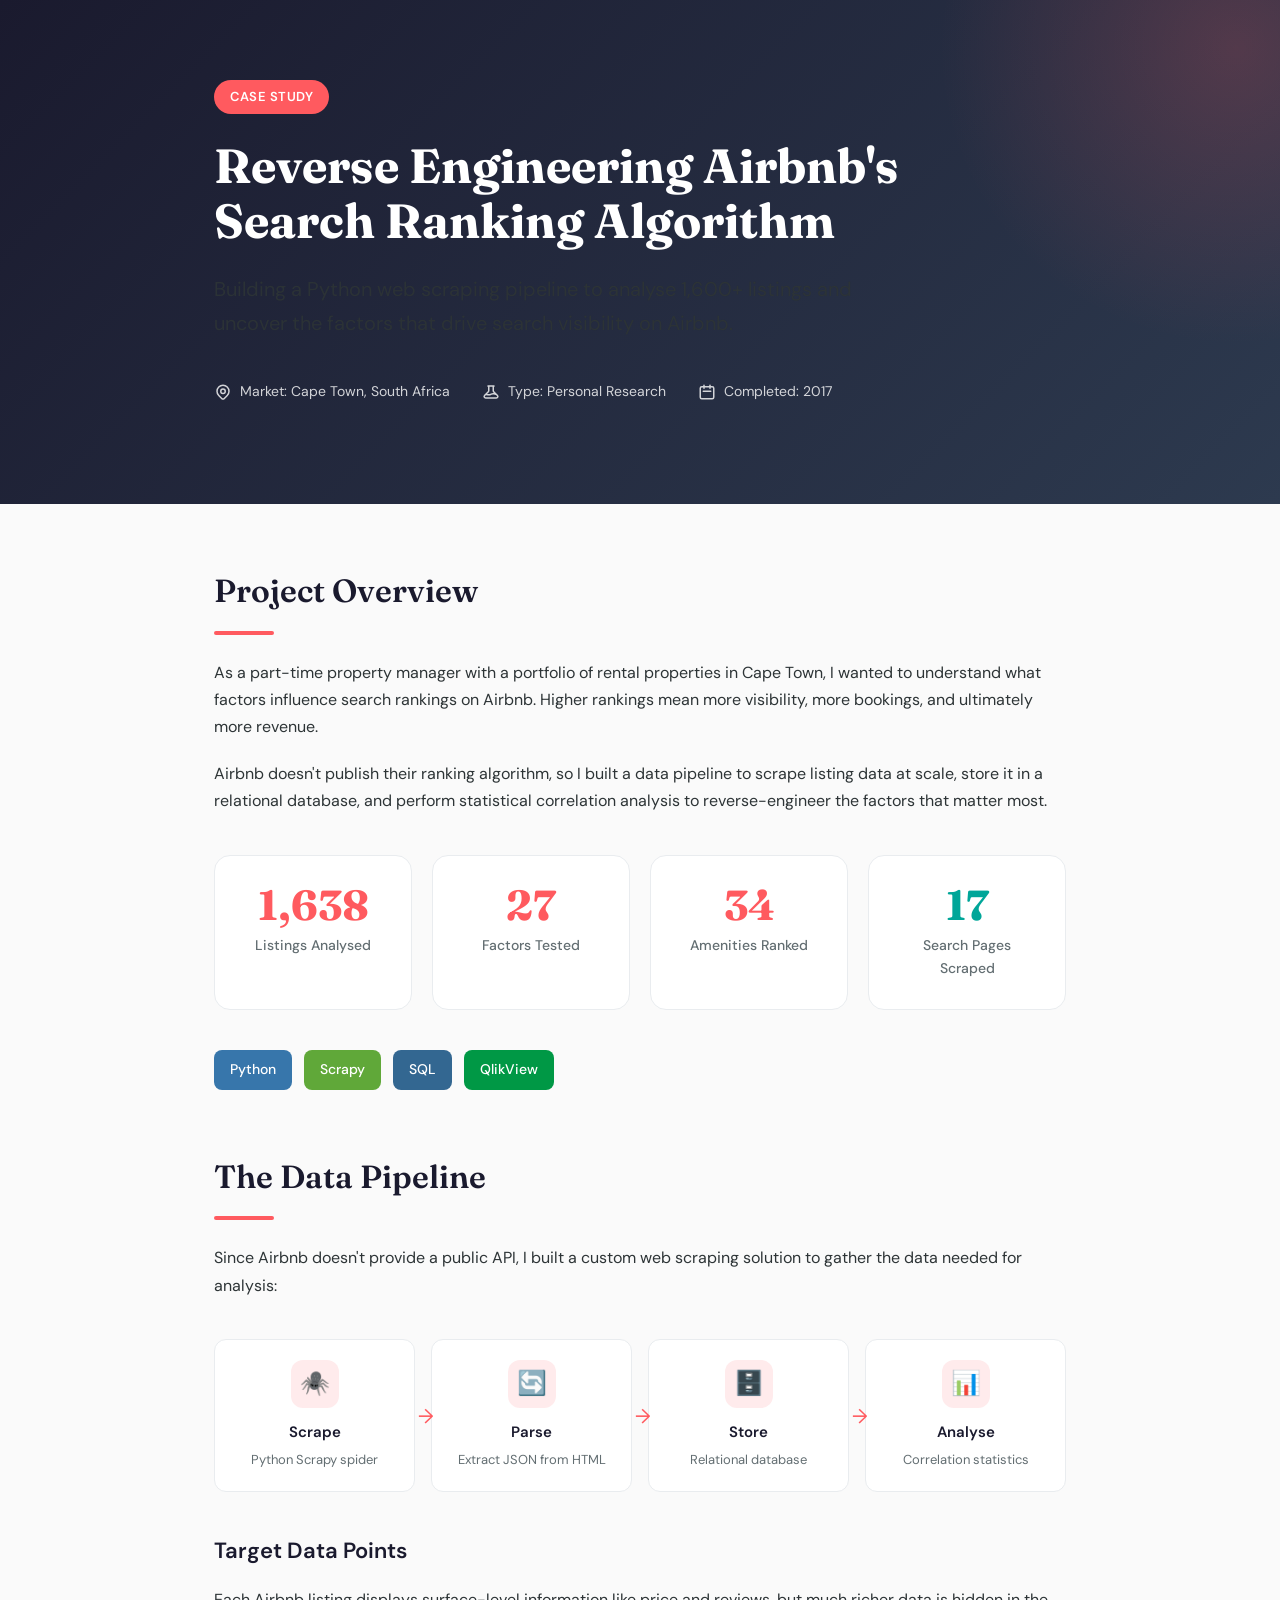
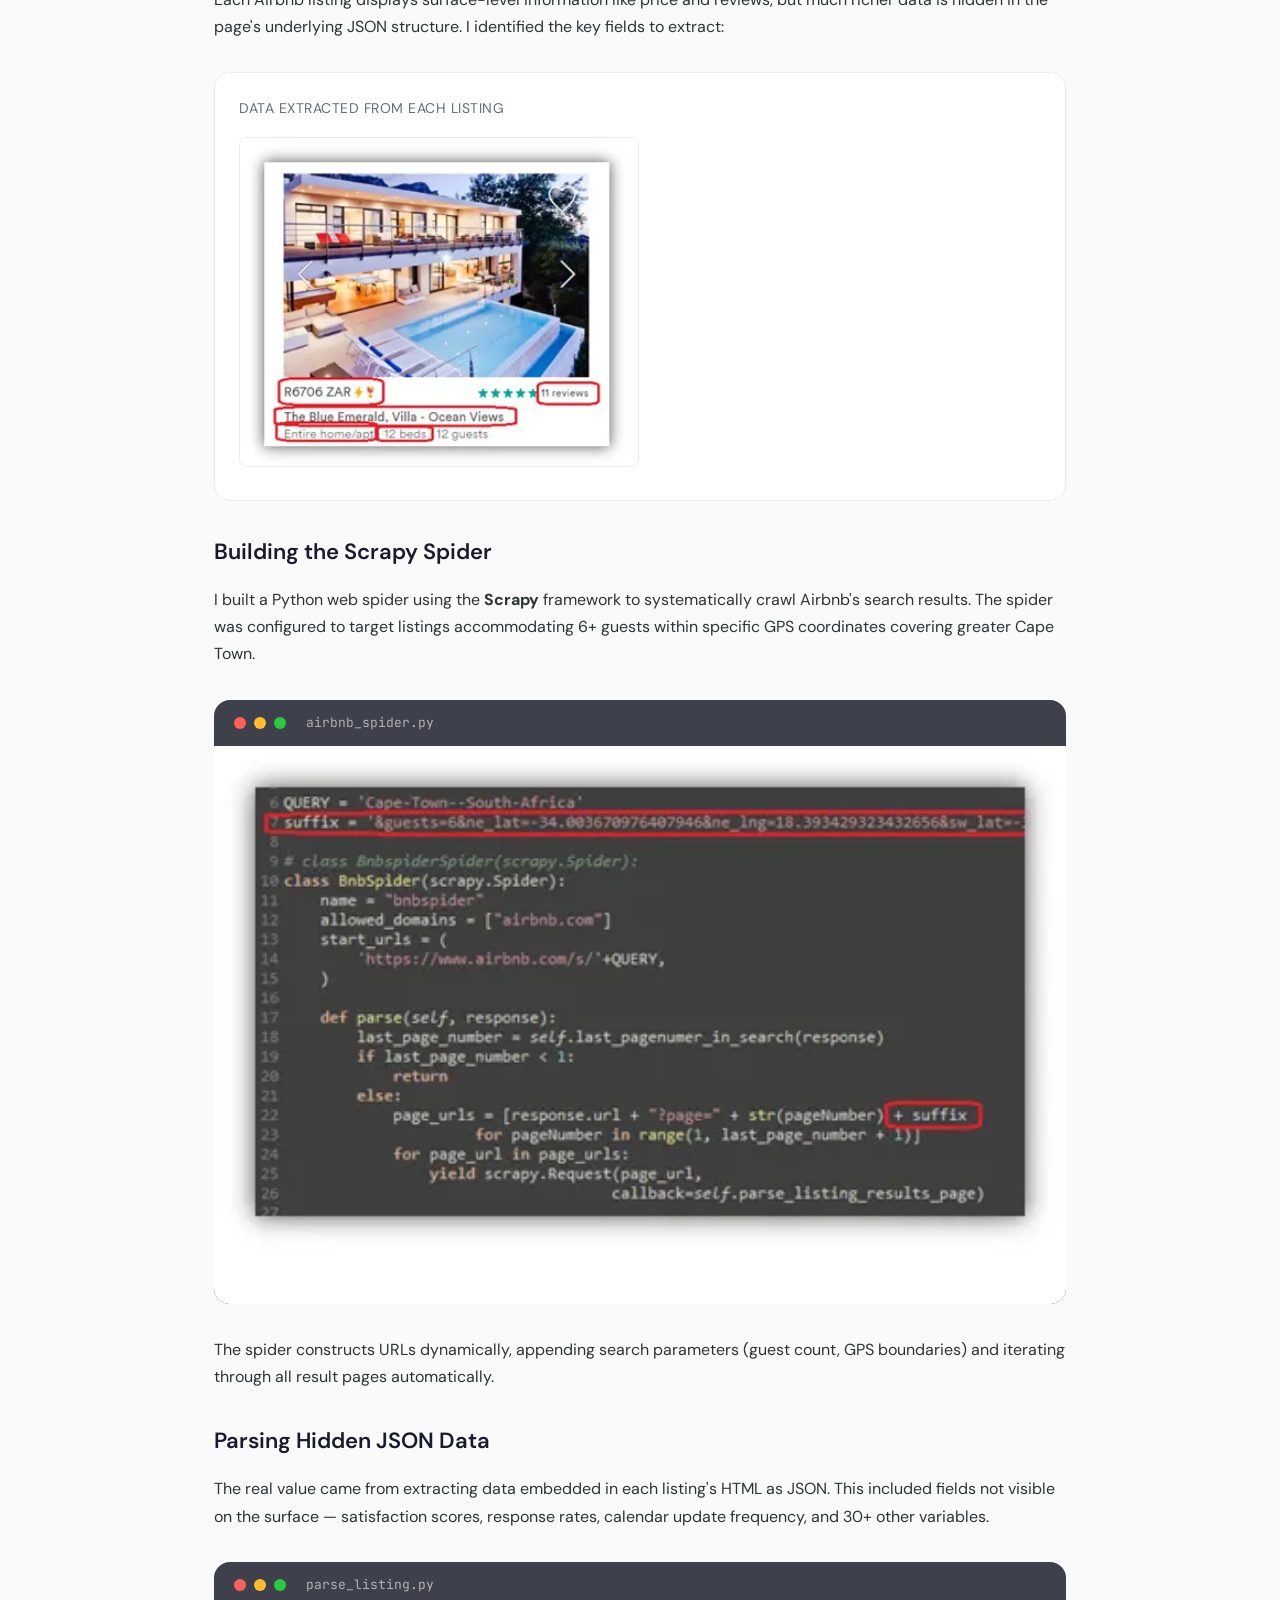
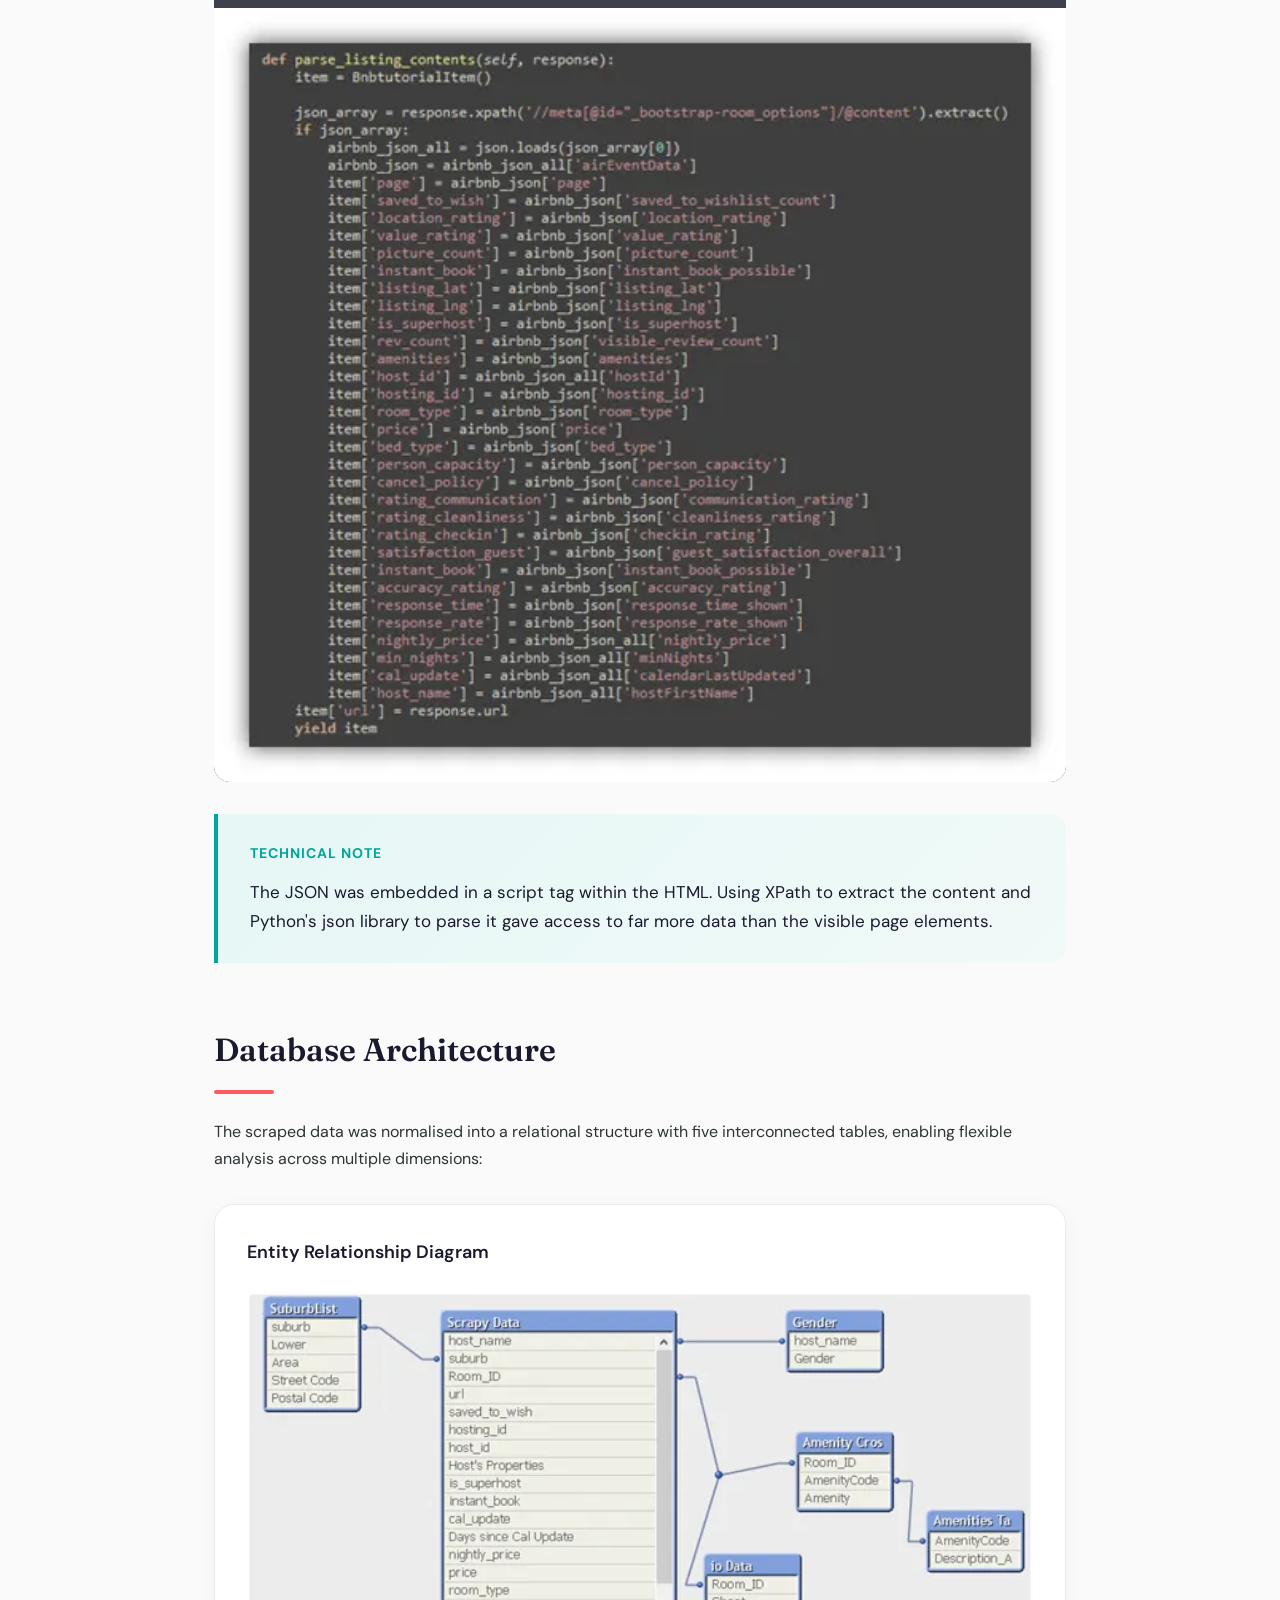
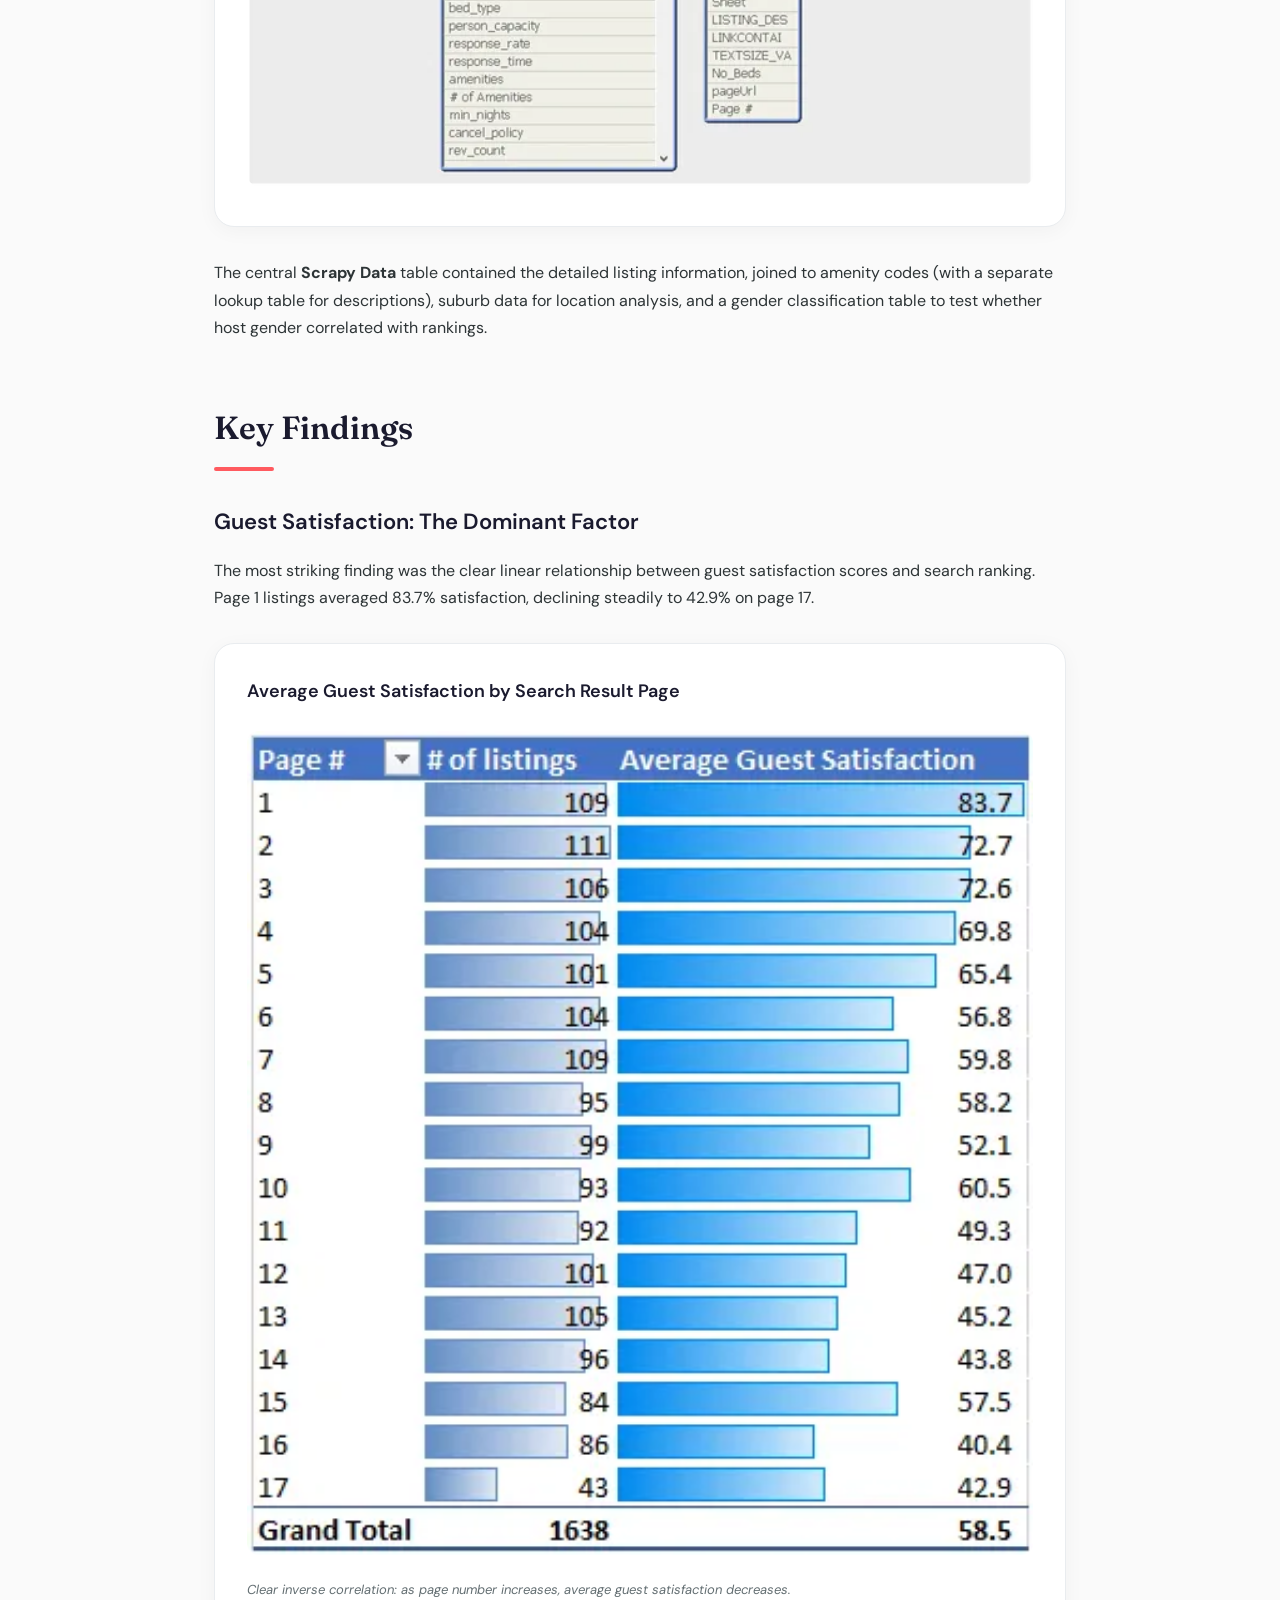
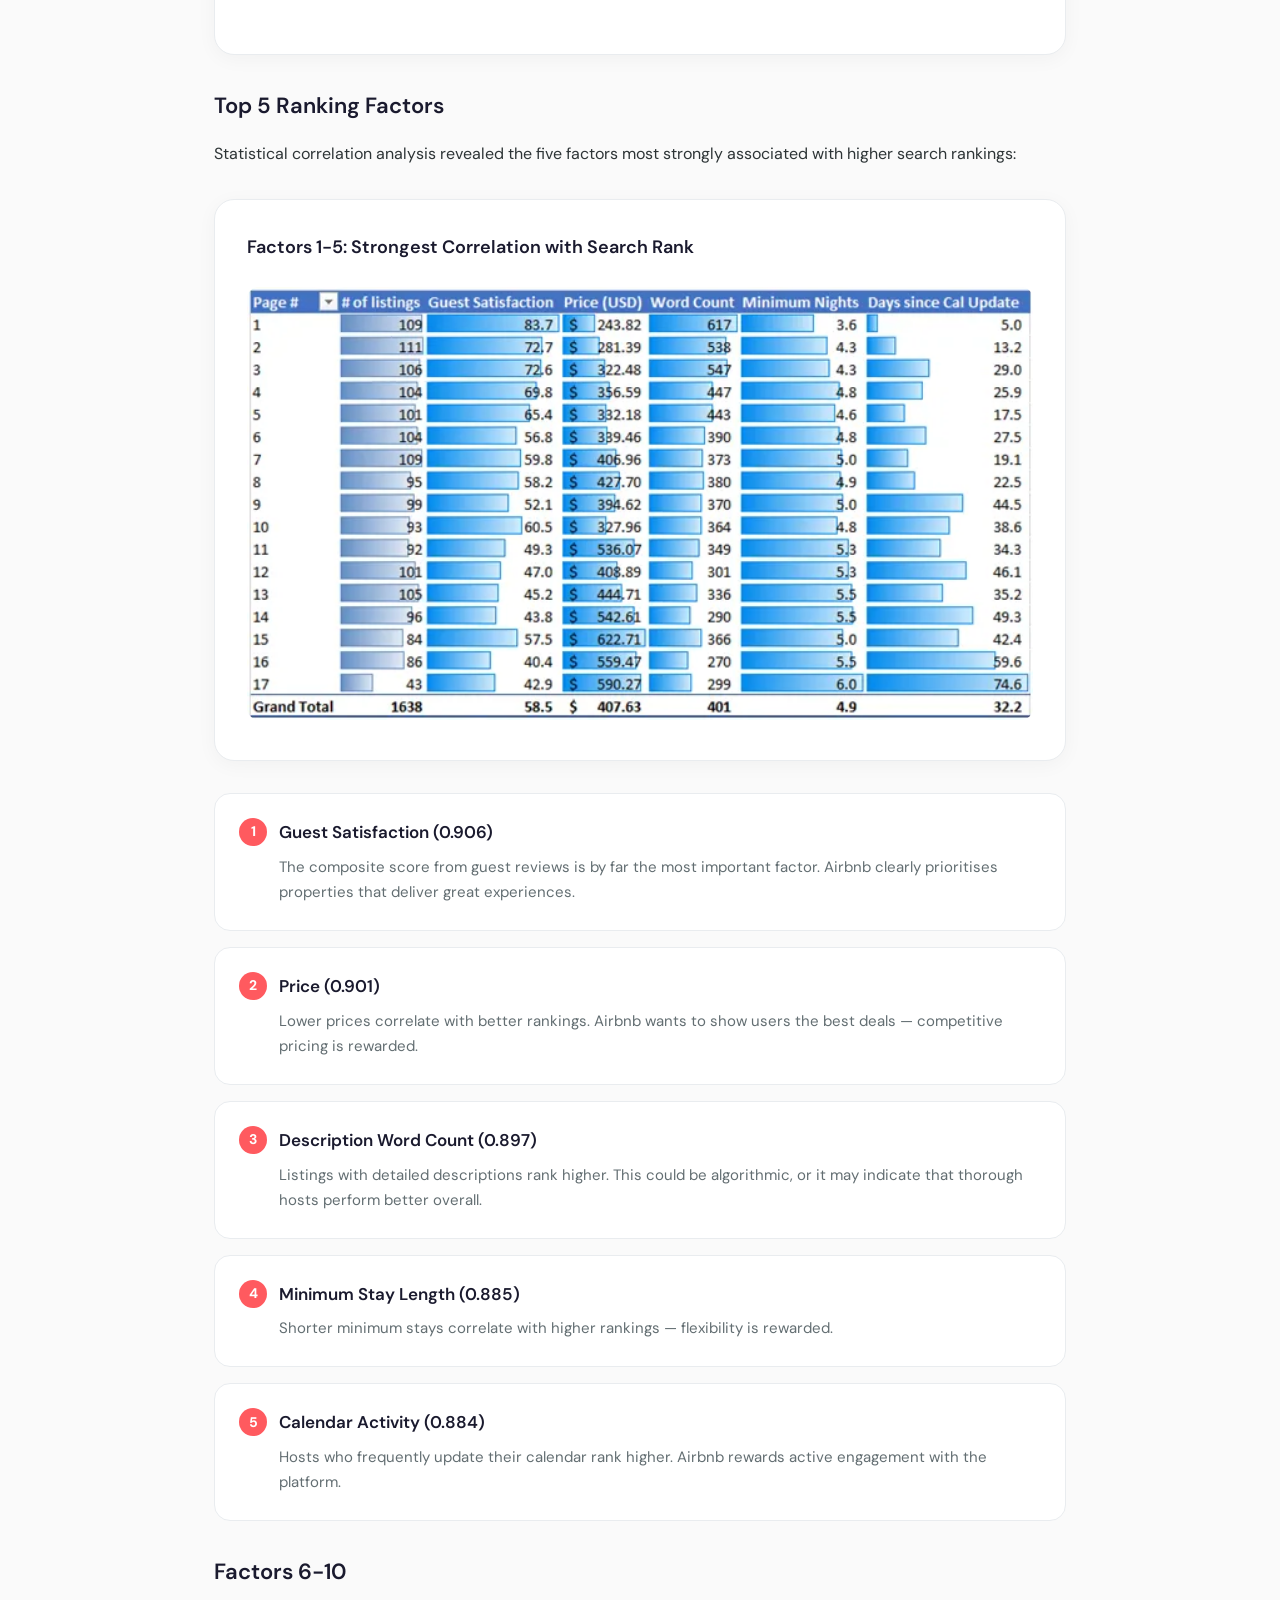
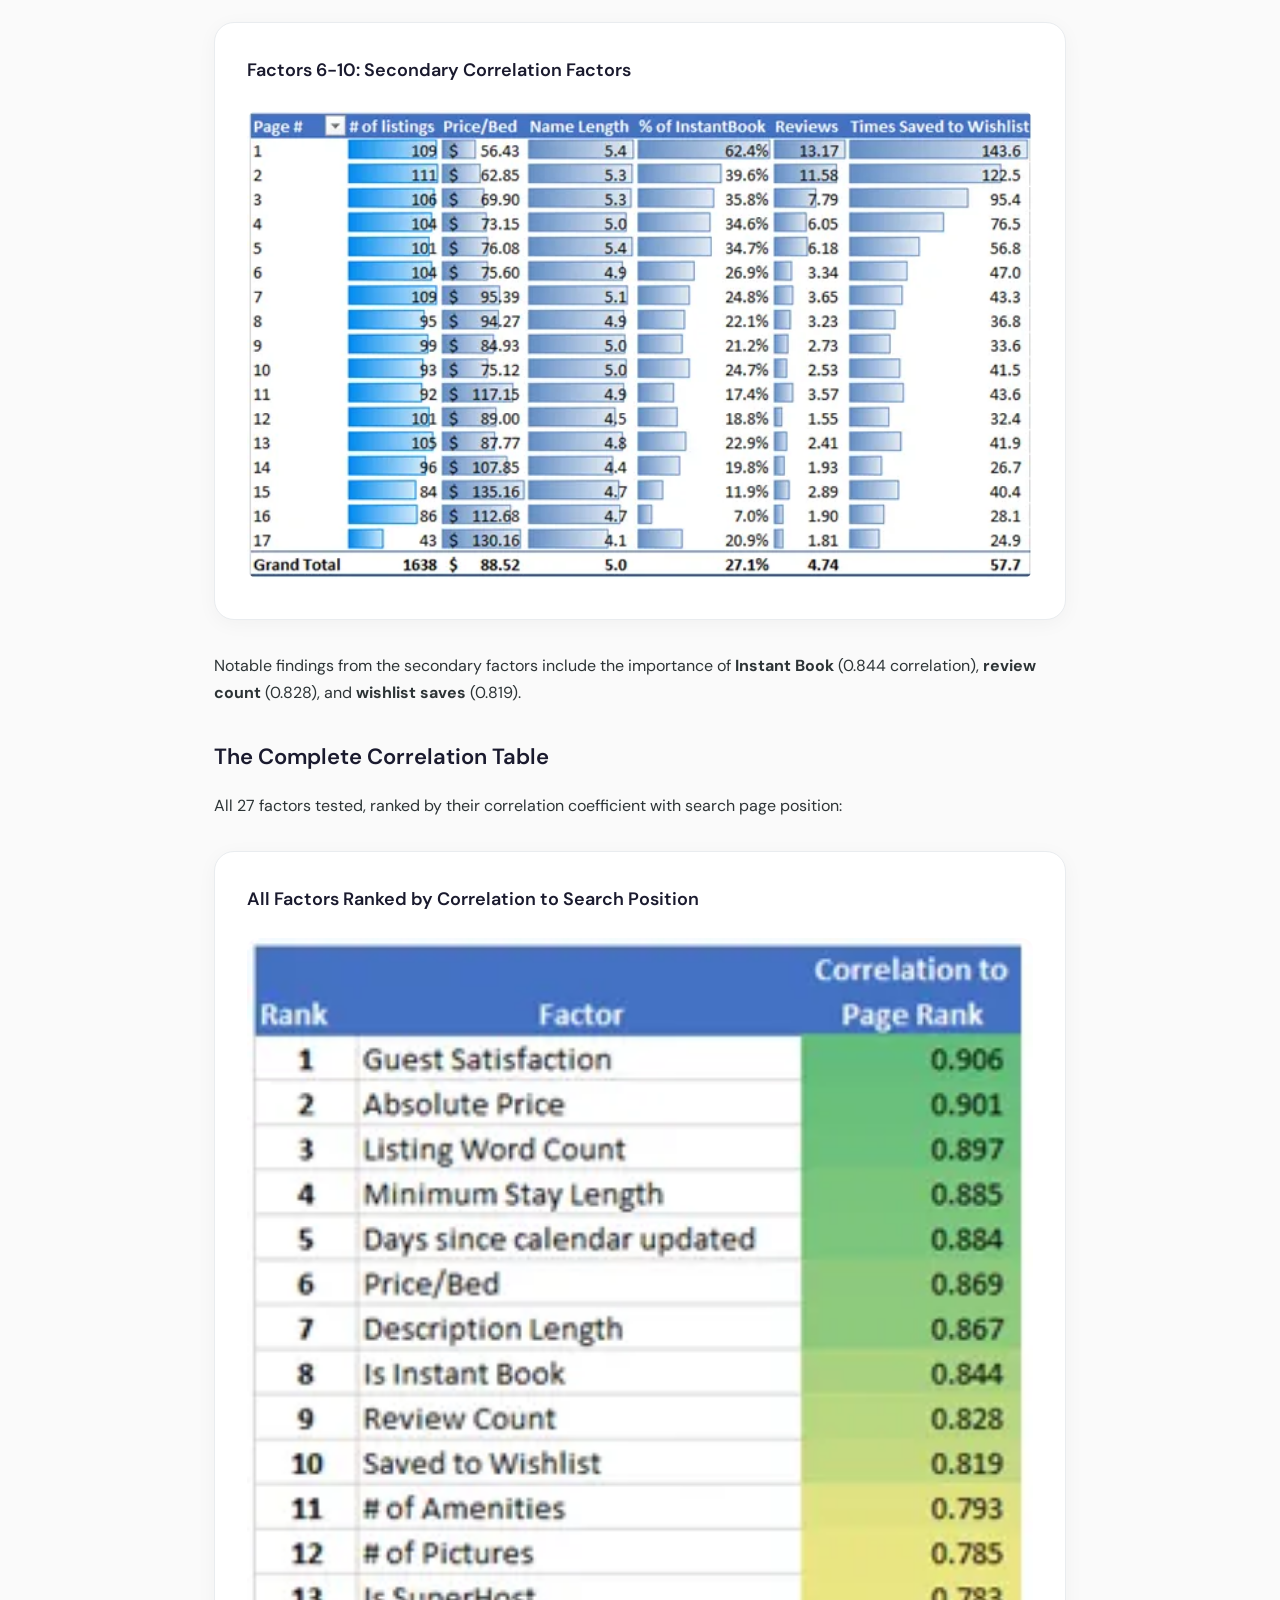
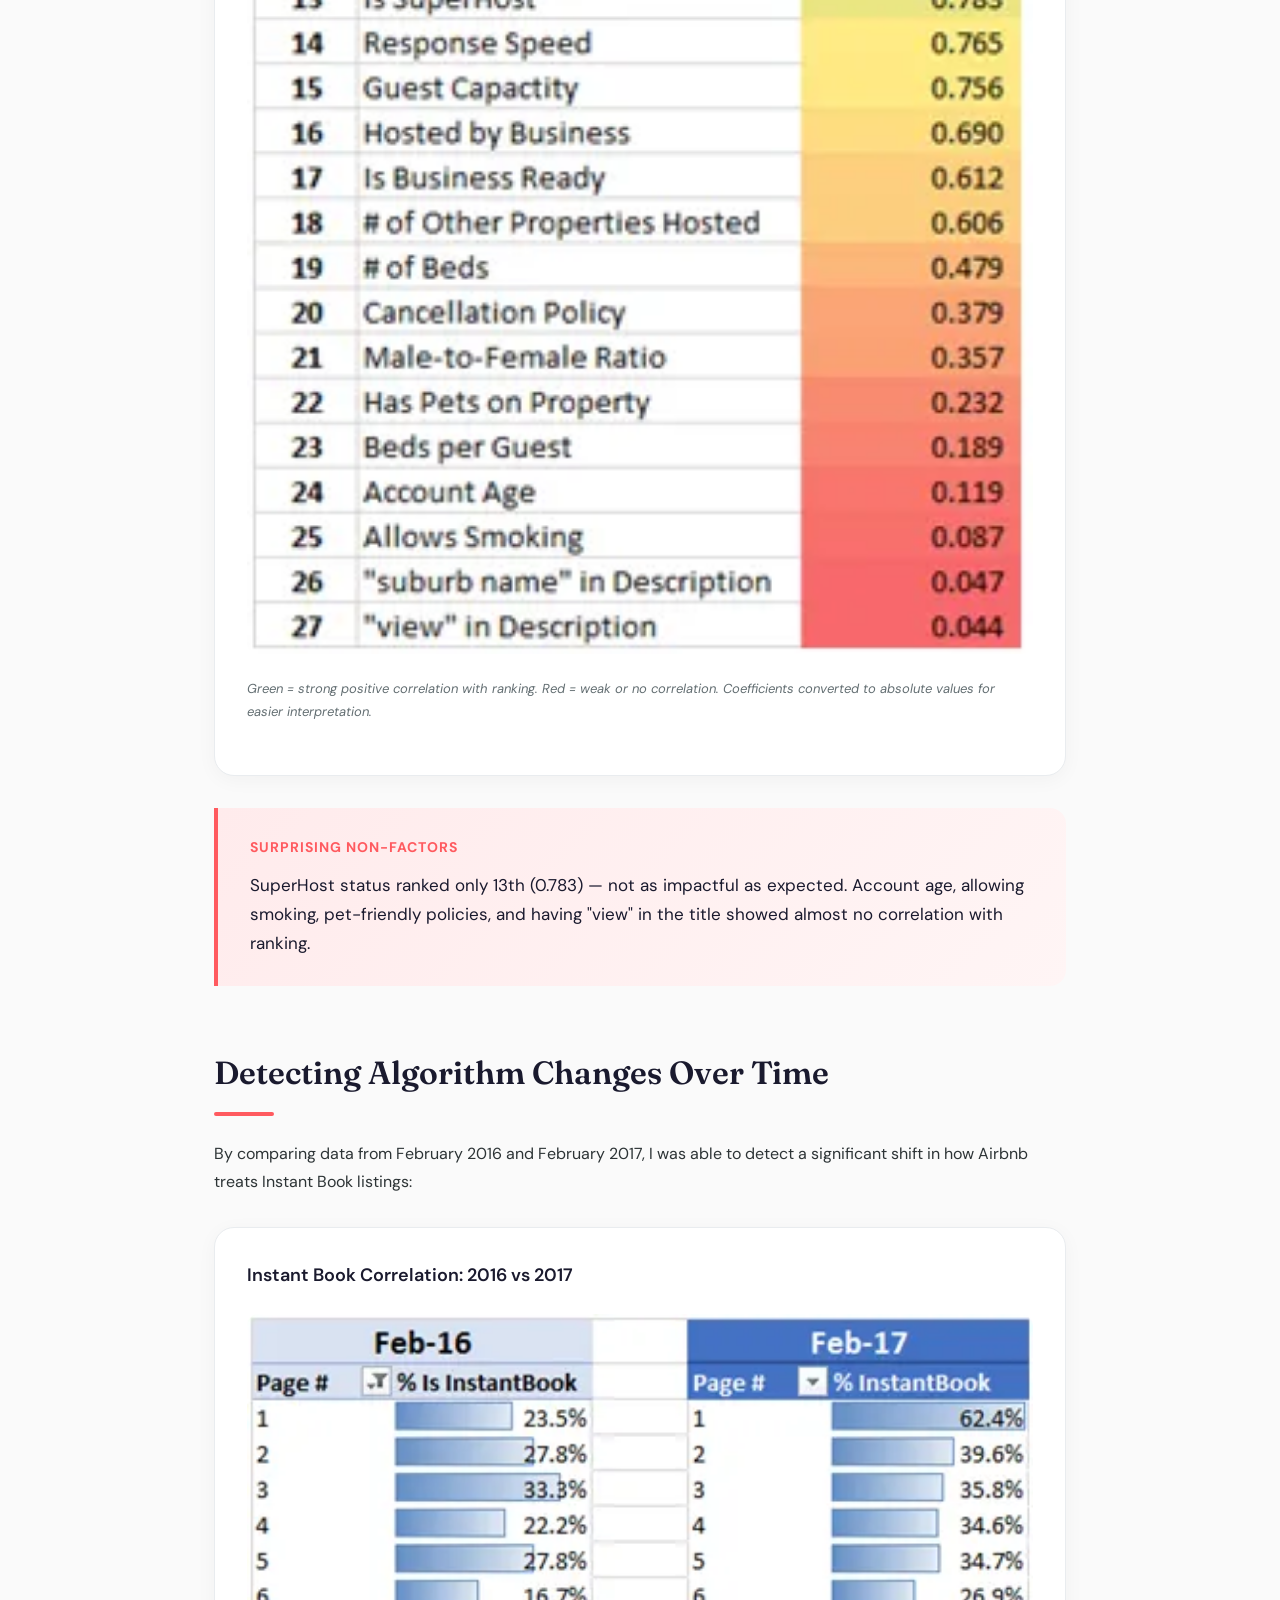
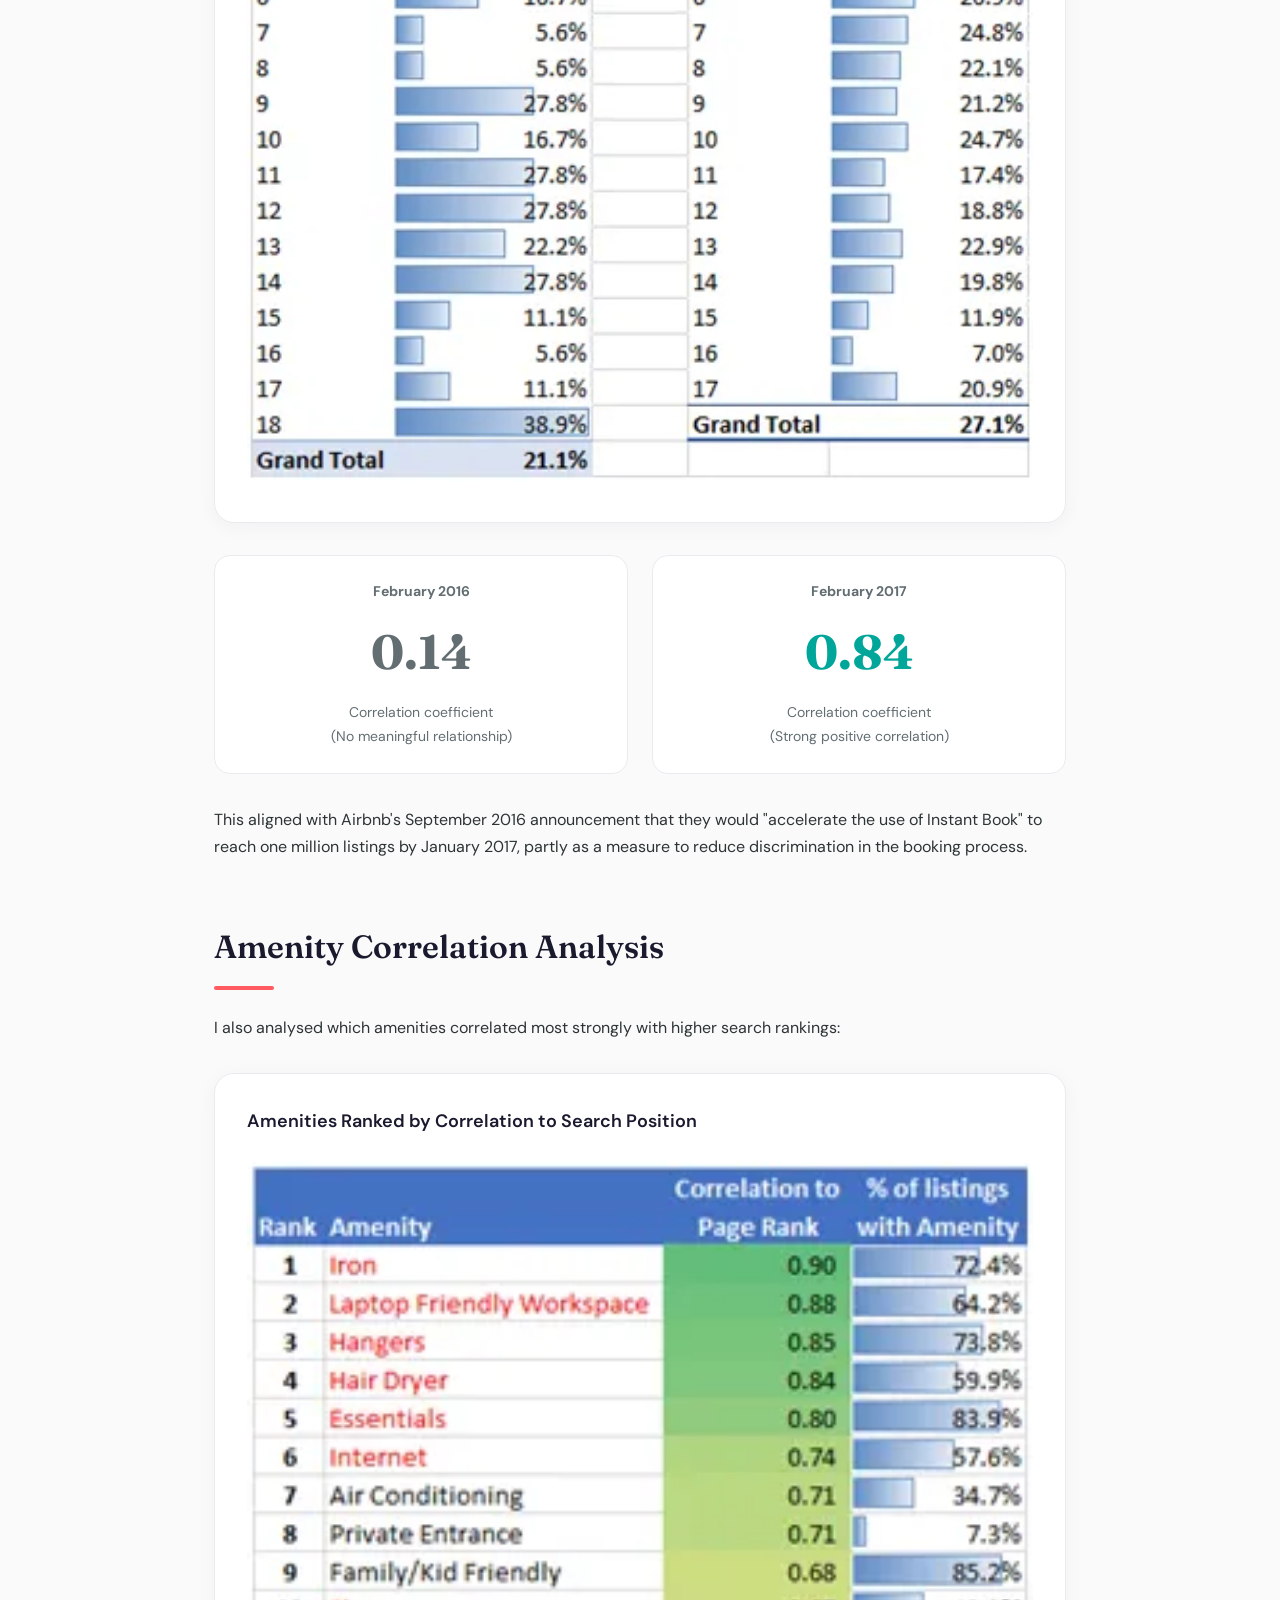
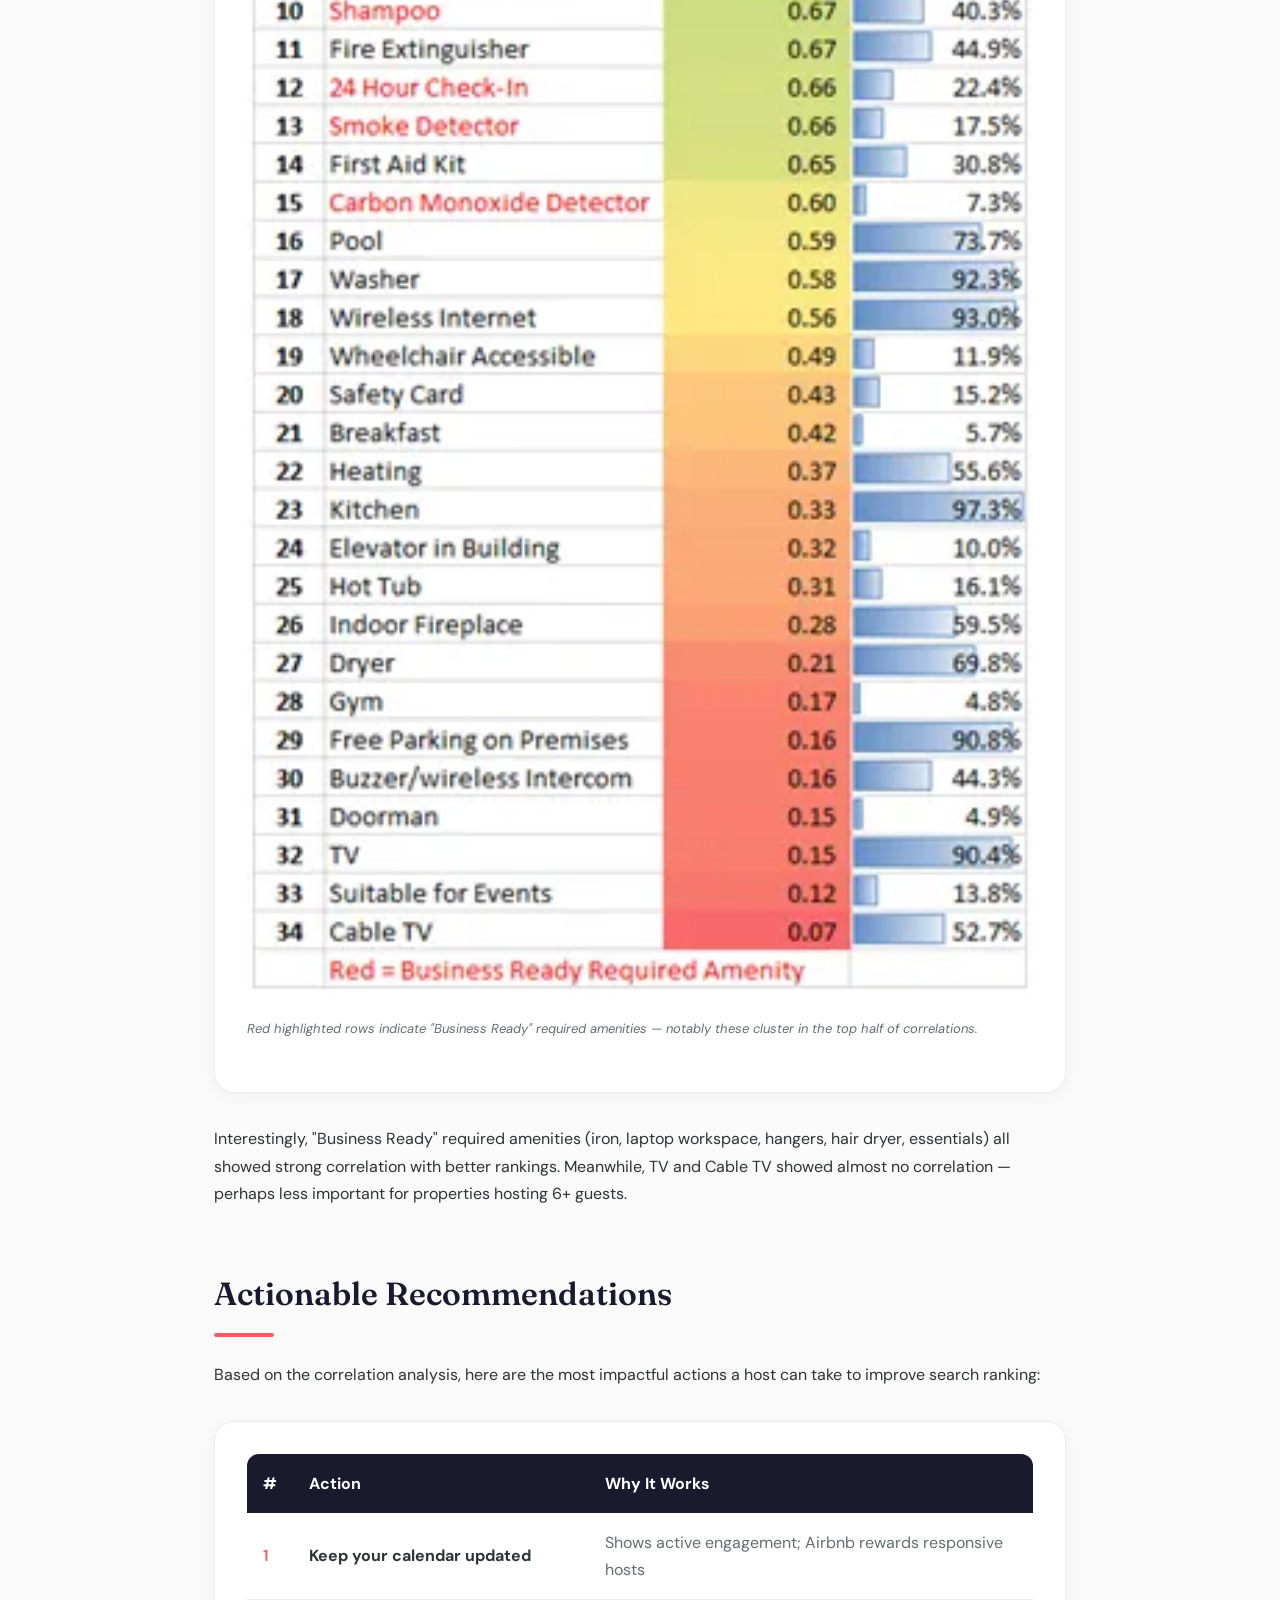
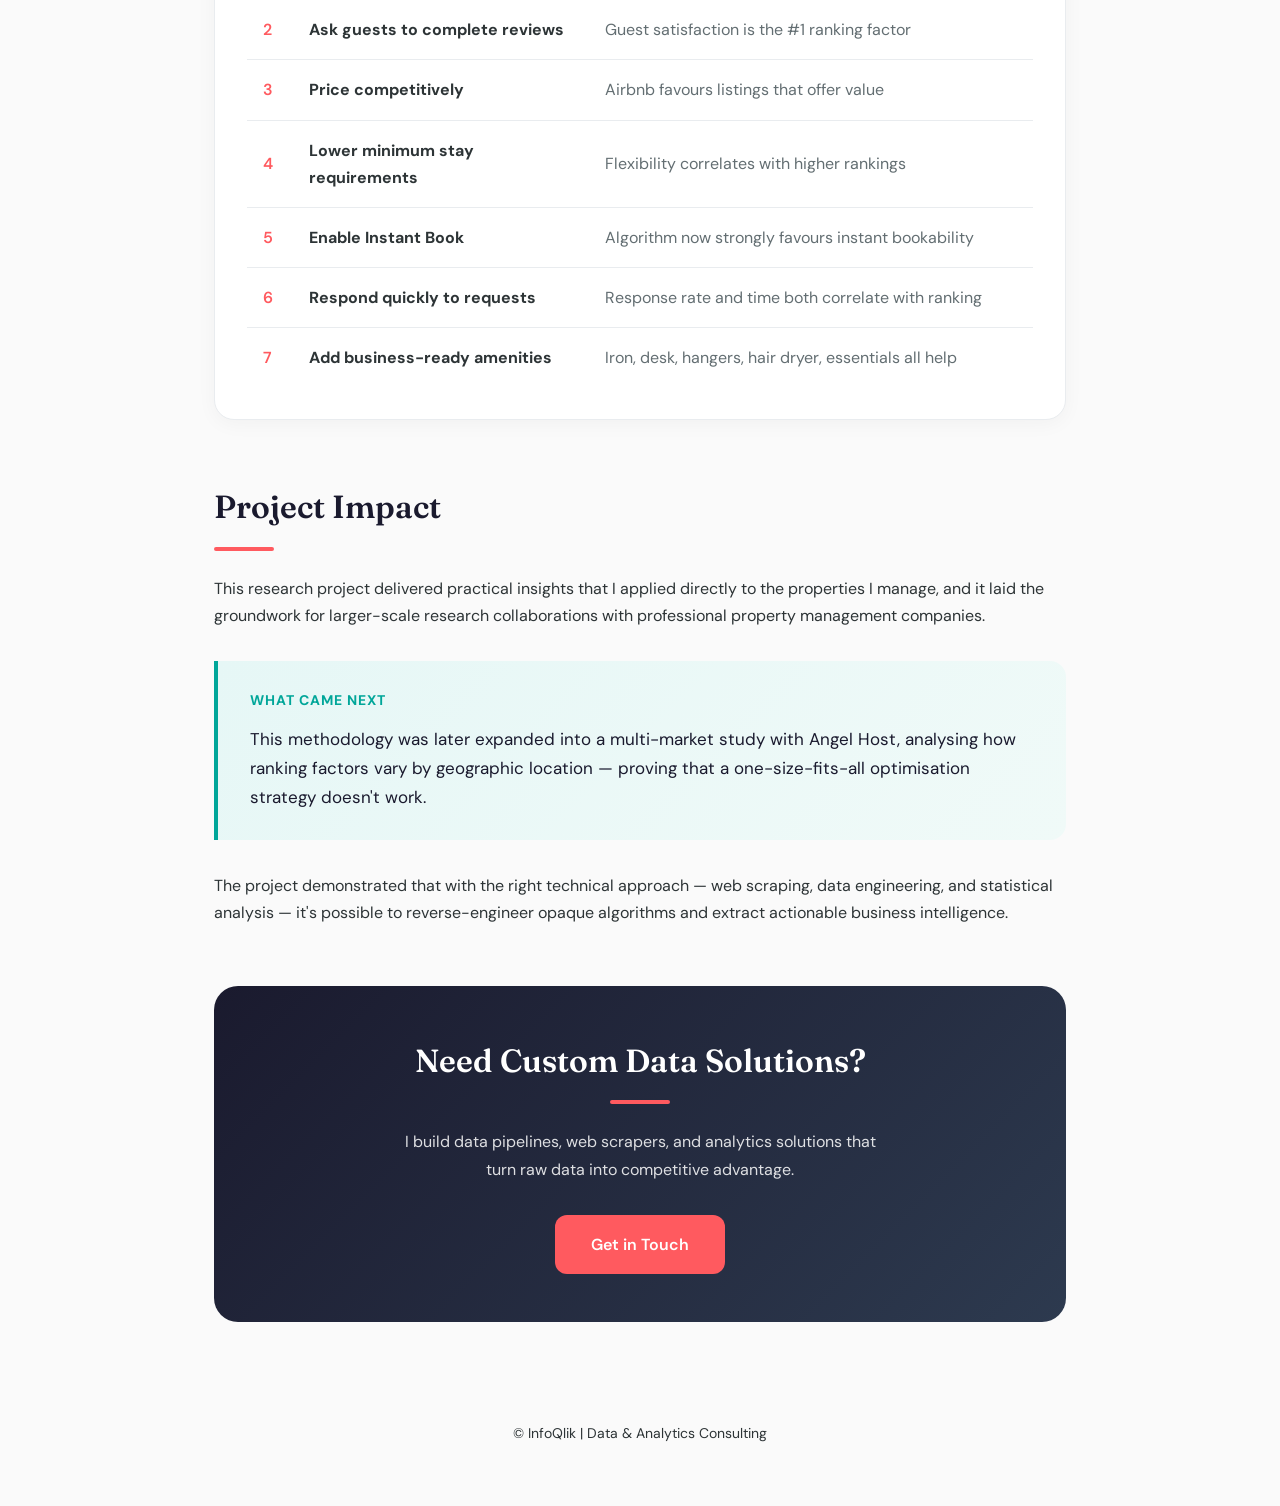
==== case-studies/airbnb hack/airbnb-algorithm-research.html @ 0a393419 "Complete website redesign - dark coral theme, portfolio layout - Darker theme with coral accent colo" ====
<!DOCTYPE html>
<html lang="en">
<head>
    <meta charset="UTF-8">
    <meta name="viewport" content="width=device-width, initial-scale=1.0">
    <title>Reverse Engineering Airbnb's Search Ranking Algorithm | InfoQlik Case Study</title>
    <link href="https://fonts.googleapis.com/css2?family=DM+Sans:wght@400;500;600;700&family=Fraunces:wght@600;700&family=JetBrains+Mono:wght@400;500&display=swap" rel="stylesheet">
    <style>
        :root {
            --primary: #1a1a2e;
            --accent: #ff5a5f;
            --accent-light: #ffebec;
            --teal: #00a699;
            --teal-light: #e6f7f6;
            --text: #2d3436;
            --text-light: #636e72;
            --bg: #fafafa;
            --white: #ffffff;
            --border: #e9ecef;
            --code-bg: #282a36;
        }

        * {
            margin: 0;
            padding: 0;
            box-sizing: border-box;
        }

        body {
            font-family: 'DM Sans', sans-serif;
            background: var(--bg);
            color: var(--text);
            line-height: 1.7;
        }

        .container {
            max-width: 900px;
            margin: 0 auto;
            padding: 0 24px;
        }

        /* Hero Section */
        .hero {
            background: linear-gradient(135deg, var(--primary) 0%, #2d3a4f 100%);
            color: var(--white);
            padding: 80px 0 100px;
            position: relative;
            overflow: hidden;
        }

        .hero::before {
            content: '';
            position: absolute;
            top: -50%;
            right: -20%;
            width: 600px;
            height: 600px;
            background: radial-gradient(circle, rgba(255,90,95,0.2) 0%, transparent 70%);
            border-radius: 50%;
        }

        .hero-content {
            position: relative;
            z-index: 1;
        }

        .badge {
            display: inline-block;
            background: var(--accent);
            color: var(--white);
            padding: 6px 16px;
            border-radius: 20px;
            font-size: 13px;
            font-weight: 600;
            letter-spacing: 0.5px;
            margin-bottom: 24px;
            text-transform: uppercase;
        }

        h1 {
            font-family: 'Fraunces', serif;
            font-size: 48px;
            font-weight: 700;
            line-height: 1.15;
            margin-bottom: 24px;
        }

        .hero-subtitle {
            font-size: 20px;
            opacity: 0.9;
            max-width: 650px;
            margin-bottom: 40px;
        }

        .meta-row {
            display: flex;
            gap: 32px;
            flex-wrap: wrap;
        }

        .meta-item {
            display: flex;
            align-items: center;
            gap: 8px;
            font-size: 14px;
            opacity: 0.8;
        }

        .meta-item svg {
            width: 18px;
            height: 18px;
        }

        /* Main Content */
        .main {
            padding: 60px 0;
        }

        section {
            margin-bottom: 60px;
        }

        h2 {
            font-family: 'Fraunces', serif;
            font-size: 32px;
            font-weight: 600;
            color: var(--primary);
            margin-bottom: 24px;
            position: relative;
            padding-bottom: 16px;
        }

        h2::after {
            content: '';
            position: absolute;
            bottom: 0;
            left: 0;
            width: 60px;
            height: 4px;
            background: var(--accent);
            border-radius: 2px;
        }

        h3 {
            font-size: 22px;
            font-weight: 600;
            color: var(--primary);
            margin: 32px 0 16px;
        }

        p {
            margin-bottom: 20px;
            color: var(--text);
        }

        code {
            font-family: 'JetBrains Mono', monospace;
            background: var(--border);
            padding: 2px 6px;
            border-radius: 4px;
            font-size: 14px;
        }

        /* Stats Grid */
        .stats-grid {
            display: grid;
            grid-template-columns: repeat(4, 1fr);
            gap: 20px;
            margin: 40px 0;
        }

        @media (max-width: 768px) {
            .stats-grid {
                grid-template-columns: repeat(2, 1fr);
            }
        }

        .stat-card {
            background: var(--white);
            border-radius: 16px;
            padding: 28px;
            text-align: center;
            border: 1px solid var(--border);
            transition: transform 0.2s, box-shadow 0.2s;
        }

        .stat-card:hover {
            transform: translateY(-4px);
            box-shadow: 0 12px 40px rgba(0,0,0,0.08);
        }

        .stat-number {
            font-family: 'Fraunces', serif;
            font-size: 42px;
            font-weight: 700;
            color: var(--accent);
            line-height: 1;
            margin-bottom: 8px;
        }

        .stat-number.teal {
            color: var(--teal);
        }

        .stat-label {
            font-size: 14px;
            color: var(--text-light);
            font-weight: 500;
        }

        /* Tech Stack */
        .tech-stack {
            display: flex;
            gap: 12px;
            flex-wrap: wrap;
            margin: 24px 0;
        }

        .tech-tag {
            background: var(--primary);
            color: var(--white);
            padding: 8px 16px;
            border-radius: 8px;
            font-size: 14px;
            font-weight: 500;
        }

        .tech-tag.python { background: #3776ab; }
        .tech-tag.scrapy { background: #60a839; }
        .tech-tag.sql { background: #336791; }
        .tech-tag.qlik { background: #009845; }

        /* Chart Container */
        .chart-container {
            background: var(--white);
            border-radius: 20px;
            padding: 32px;
            margin: 32px 0;
            border: 1px solid var(--border);
            box-shadow: 0 4px 20px rgba(0,0,0,0.04);
        }

        .chart-title {
            font-size: 18px;
            font-weight: 600;
            color: var(--primary);
            margin-bottom: 24px;
        }

        .data-image {
            width: 100%;
            border-radius: 12px;
        }

        .image-caption {
            font-size: 13px;
            color: var(--text-light);
            margin-top: 16px;
            font-style: italic;
        }

        /* Code Block */
        .code-container {
            background: var(--code-bg);
            border-radius: 16px;
            overflow: hidden;
            margin: 32px 0;
        }

        .code-header {
            background: rgba(255,255,255,0.1);
            padding: 12px 20px;
            display: flex;
            align-items: center;
            gap: 8px;
        }

        .code-dot {
            width: 12px;
            height: 12px;
            border-radius: 50%;
        }

        .code-dot.red { background: #ff5f56; }
        .code-dot.yellow { background: #ffbd2e; }
        .code-dot.green { background: #27ca40; }

        .code-filename {
            margin-left: 12px;
            color: rgba(255,255,255,0.6);
            font-family: 'JetBrains Mono', monospace;
            font-size: 13px;
        }

        .code-image {
            width: 100%;
            display: block;
        }

        /* Key Insight Box */
        .insight-box {
            background: linear-gradient(135deg, var(--accent-light) 0%, #fff5f5 100%);
            border-left: 4px solid var(--accent);
            border-radius: 0 16px 16px 0;
            padding: 28px 32px;
            margin: 32px 0;
        }

        .insight-box h4 {
            color: var(--accent);
            font-size: 14px;
            text-transform: uppercase;
            letter-spacing: 1px;
            margin-bottom: 12px;
        }

        .insight-box p {
            margin: 0;
            font-size: 17px;
            color: var(--primary);
        }

        .insight-box.teal {
            background: linear-gradient(135deg, var(--teal-light) 0%, #f0faf8 100%);
            border-left-color: var(--teal);
        }

        .insight-box.teal h4 {
            color: var(--teal);
        }

        /* Two Column Layout */
        .two-col {
            display: grid;
            grid-template-columns: 1fr 1fr;
            gap: 24px;
            margin: 32px 0;
        }

        @media (max-width: 768px) {
            .two-col {
                grid-template-columns: 1fr;
            }
        }

        .two-col .chart-container {
            margin: 0;
        }

        /* Pipeline Steps */
        .pipeline {
            display: flex;
            gap: 16px;
            margin: 40px 0;
            flex-wrap: wrap;
        }

        .pipeline-step {
            flex: 1;
            min-width: 180px;
            background: var(--white);
            border-radius: 12px;
            padding: 20px;
            text-align: center;
            border: 1px solid var(--border);
            position: relative;
        }

        .pipeline-step:not(:last-child)::after {
            content: '→';
            position: absolute;
            right: -20px;
            top: 50%;
            transform: translateY(-50%);
            font-size: 20px;
            color: var(--accent);
            z-index: 1;
        }

        @media (max-width: 900px) {
            .pipeline-step:not(:last-child)::after {
                display: none;
            }
        }

        .pipeline-icon {
            width: 48px;
            height: 48px;
            background: var(--accent-light);
            border-radius: 12px;
            display: flex;
            align-items: center;
            justify-content: center;
            margin: 0 auto 12px;
            font-size: 24px;
        }

        .pipeline-step h4 {
            font-size: 15px;
            font-weight: 600;
            color: var(--primary);
            margin-bottom: 4px;
        }

        .pipeline-step p {
            font-size: 13px;
            color: var(--text-light);
            margin: 0;
        }

        /* Finding Cards */
        .finding-card {
            background: var(--white);
            border-radius: 16px;
            padding: 24px;
            border: 1px solid var(--border);
            margin-bottom: 16px;
        }

        .finding-card h4 {
            font-size: 17px;
            font-weight: 600;
            color: var(--primary);
            margin-bottom: 8px;
            display: flex;
            align-items: center;
            gap: 12px;
        }

        .finding-rank {
            background: var(--accent);
            color: white;
            width: 28px;
            height: 28px;
            border-radius: 50%;
            display: flex;
            align-items: center;
            justify-content: center;
            font-size: 14px;
            font-weight: 700;
            flex-shrink: 0;
        }

        .finding-card p {
            margin: 0;
            font-size: 15px;
            color: var(--text-light);
            padding-left: 40px;
        }

        /* Comparison */
        .comparison-container {
            display: grid;
            grid-template-columns: 1fr 1fr;
            gap: 24px;
            margin: 32px 0;
        }

        @media (max-width: 600px) {
            .comparison-container {
                grid-template-columns: 1fr;
            }
        }

        .comparison-card {
            background: var(--white);
            border-radius: 16px;
            padding: 24px;
            border: 1px solid var(--border);
            text-align: center;
        }

        .comparison-card h4 {
            font-size: 14px;
            color: var(--text-light);
            margin-bottom: 8px;
        }

        .comparison-value {
            font-family: 'Fraunces', serif;
            font-size: 48px;
            font-weight: 700;
            margin-bottom: 8px;
        }

        .comparison-card.before .comparison-value {
            color: var(--text-light);
        }

        .comparison-card.after .comparison-value {
            color: var(--teal);
        }

        .comparison-label {
            font-size: 14px;
            color: var(--text-light);
        }

        /* Listing Example */
        .listing-example {
            background: var(--white);
            border-radius: 16px;
            padding: 24px;
            border: 1px solid var(--border);
            margin: 32px 0;
        }

        .listing-example-title {
            font-size: 14px;
            color: var(--text-light);
            margin-bottom: 16px;
            text-transform: uppercase;
            letter-spacing: 0.5px;
        }

        .listing-example img {
            width: 100%;
            max-width: 400px;
            border-radius: 8px;
            border: 1px solid var(--border);
        }

        /* CTA Section */
        .cta-section {
            background: linear-gradient(135deg, var(--primary) 0%, #2d3a4f 100%);
            border-radius: 24px;
            padding: 48px;
            text-align: center;
            color: var(--white);
            margin-top: 60px;
        }

        .cta-section h2 {
            color: var(--white);
        }

        .cta-section h2::after {
            left: 50%;
            transform: translateX(-50%);
        }

        .cta-section p {
            color: rgba(255,255,255,0.85);
            max-width: 500px;
            margin: 0 auto 32px;
        }

        .cta-button {
            display: inline-block;
            background: var(--accent);
            color: var(--white);
            padding: 16px 36px;
            border-radius: 12px;
            text-decoration: none;
            font-weight: 600;
            font-size: 16px;
            transition: transform 0.2s, box-shadow 0.2s;
        }

        .cta-button:hover {
            transform: translateY(-2px);
            box-shadow: 0 8px 24px rgba(255,90,95,0.4);
        }

        /* Footer */
        footer {
            text-align: center;
            padding: 40px 0;
            color: var(--text-light);
            font-size: 14px;
        }

        /* Responsive */
        @media (max-width: 600px) {
            h1 {
                font-size: 32px;
            }

            h2 {
                font-size: 26px;
            }

            .hero {
                padding: 60px 0 80px;
            }

            .stats-grid {
                grid-template-columns: 1fr 1fr;
            }
        }
    </style>
</head>
<body>
    <!-- Hero Section -->
    <header class="hero">
        <div class="container hero-content">
            <span class="badge">Case Study</span>
            <h1>Reverse Engineering Airbnb's Search Ranking Algorithm</h1>
            <p class="hero-subtitle">Building a Python web scraping pipeline to analyse 1,600+ listings and uncover the factors that drive search visibility on Airbnb.</p>
            <div class="meta-row">
                <div class="meta-item">
                    <svg fill="none" stroke="currentColor" viewBox="0 0 24 24"><path stroke-linecap="round" stroke-linejoin="round" stroke-width="2" d="M17.657 16.657L13.414 20.9a1.998 1.998 0 01-2.827 0l-4.244-4.243a8 8 0 1111.314 0z"></path><path stroke-linecap="round" stroke-linejoin="round" stroke-width="2" d="M15 11a3 3 0 11-6 0 3 3 0 016 0z"></path></svg>
                    <span>Market: Cape Town, South Africa</span>
                </div>
                <div class="meta-item">
                    <svg fill="none" stroke="currentColor" viewBox="0 0 24 24"><path stroke-linecap="round" stroke-linejoin="round" stroke-width="2" d="M19.428 15.428a2 2 0 00-1.022-.547l-2.387-.477a6 6 0 00-3.86.517l-.318.158a6 6 0 01-3.86.517L6.05 15.21a2 2 0 00-1.806.547M8 4h8l-1 1v5.172a2 2 0 00.586 1.414l5 5c1.26 1.26.367 3.414-1.415 3.414H4.828c-1.782 0-2.674-2.154-1.414-3.414l5-5A2 2 0 009 10.172V5L8 4z"></path></svg>
                    <span>Type: Personal Research</span>
                </div>
                <div class="meta-item">
                    <svg fill="none" stroke="currentColor" viewBox="0 0 24 24"><path stroke-linecap="round" stroke-linejoin="round" stroke-width="2" d="M8 7V3m8 4V3m-9 8h10M5 21h14a2 2 0 002-2V7a2 2 0 00-2-2H5a2 2 0 00-2 2v12a2 2 0 002 2z"></path></svg>
                    <span>Completed: 2017</span>
                </div>
            </div>
        </div>
    </header>

    <!-- Main Content -->
    <main class="main">
        <div class="container">
            <!-- Overview -->
            <section>
                <h2>Project Overview</h2>
                <p>As a part-time property manager with a portfolio of rental properties in Cape Town, I wanted to understand what factors influence search rankings on Airbnb. Higher rankings mean more visibility, more bookings, and ultimately more revenue.</p>
                
                <p>Airbnb doesn't publish their ranking algorithm, so I built a data pipeline to scrape listing data at scale, store it in a relational database, and perform statistical correlation analysis to reverse-engineer the factors that matter most.</p>

                <div class="stats-grid">
                    <div class="stat-card">
                        <div class="stat-number">1,638</div>
                        <div class="stat-label">Listings Analysed</div>
                    </div>
                    <div class="stat-card">
                        <div class="stat-number">27</div>
                        <div class="stat-label">Factors Tested</div>
                    </div>
                    <div class="stat-card">
                        <div class="stat-number">34</div>
                        <div class="stat-label">Amenities Ranked</div>
                    </div>
                    <div class="stat-card">
                        <div class="stat-number teal">17</div>
                        <div class="stat-label">Search Pages Scraped</div>
                    </div>
                </div>

                <div class="tech-stack">
                    <span class="tech-tag python">Python</span>
                    <span class="tech-tag scrapy">Scrapy</span>
                    <span class="tech-tag sql">SQL</span>
                    <span class="tech-tag qlik">QlikView</span>
                </div>
            </section>

            <!-- Data Pipeline -->
            <section>
                <h2>The Data Pipeline</h2>
                <p>Since Airbnb doesn't provide a public API, I built a custom web scraping solution to gather the data needed for analysis:</p>

                <div class="pipeline">
                    <div class="pipeline-step">
                        <div class="pipeline-icon">🕷️</div>
                        <h4>Scrape</h4>
                        <p>Python Scrapy spider</p>
                    </div>
                    <div class="pipeline-step">
                        <div class="pipeline-icon">🔄</div>
                        <h4>Parse</h4>
                        <p>Extract JSON from HTML</p>
                    </div>
                    <div class="pipeline-step">
                        <div class="pipeline-icon">🗄️</div>
                        <h4>Store</h4>
                        <p>Relational database</p>
                    </div>
                    <div class="pipeline-step">
                        <div class="pipeline-icon">📊</div>
                        <h4>Analyse</h4>
                        <p>Correlation statistics</p>
                    </div>
                </div>

                <h3>Target Data Points</h3>
                <p>Each Airbnb listing displays surface-level information like price and reviews, but much richer data is hidden in the page's underlying JSON structure. I identified the key fields to extract:</p>

                <div class="listing-example">
                    <div class="listing-example-title">Data extracted from each listing</div>
                    <img src="airbnb_listing_features.webp" alt="Airbnb listing showing extracted data points: price, reviews, name, beds, guests">
                </div>

                <h3>Building the Scrapy Spider</h3>
                <p>I built a Python web spider using the <strong>Scrapy</strong> framework to systematically crawl Airbnb's search results. The spider was configured to target listings accommodating 6+ guests within specific GPS coordinates covering greater Cape Town.</p>

                <div class="code-container">
                    <div class="code-header">
                        <div class="code-dot red"></div>
                        <div class="code-dot yellow"></div>
                        <div class="code-dot green"></div>
                        <span class="code-filename">airbnb_spider.py</span>
                    </div>
                    <img src="spider_code.webp" alt="Python Scrapy spider code showing URL construction with GPS coordinates and pagination" class="code-image">
                </div>

                <p>The spider constructs URLs dynamically, appending search parameters (guest count, GPS boundaries) and iterating through all result pages automatically.</p>

                <h3>Parsing Hidden JSON Data</h3>
                <p>The real value came from extracting data embedded in each listing's HTML as JSON. This included fields not visible on the surface — satisfaction scores, response rates, calendar update frequency, and 30+ other variables.</p>

                <div class="code-container">
                    <div class="code-header">
                        <div class="code-dot red"></div>
                        <div class="code-dot yellow"></div>
                        <div class="code-dot green"></div>
                        <span class="code-filename">parse_listing.py</span>
                    </div>
                    <img src="parse_items.webp" alt="Python code parsing JSON data from Airbnb listing pages" class="code-image">
                </div>

                <div class="insight-box teal">
                    <h4>Technical Note</h4>
                    <p>The JSON was embedded in a script tag within the HTML. Using XPath to extract the content and Python's json library to parse it gave access to far more data than the visible page elements.</p>
                </div>
            </section>

            <!-- Database Structure -->
            <section>
                <h2>Database Architecture</h2>
                <p>The scraped data was normalised into a relational structure with five interconnected tables, enabling flexible analysis across multiple dimensions:</p>

                <div class="chart-container">
                    <div class="chart-title">Entity Relationship Diagram</div>
                    <img src="database_erd.webp" alt="Database ERD showing relationships between Scrapy Data, io Data, Amenities, Suburb, and Gender tables" class="data-image">
                </div>

                <p>The central <strong>Scrapy Data</strong> table contained the detailed listing information, joined to amenity codes (with a separate lookup table for descriptions), suburb data for location analysis, and a gender classification table to test whether host gender correlated with rankings.</p>
            </section>

            <!-- Key Findings -->
            <section>
                <h2>Key Findings</h2>
                
                <h3>Guest Satisfaction: The Dominant Factor</h3>
                <p>The most striking finding was the clear linear relationship between guest satisfaction scores and search ranking. Page 1 listings averaged 83.7% satisfaction, declining steadily to 42.9% on page 17.</p>

                <div class="chart-container">
                    <div class="chart-title">Average Guest Satisfaction by Search Result Page</div>
                    <img src="results.webp" alt="Table showing guest satisfaction declining from 83.7% on page 1 to 42.9% on page 17" class="data-image">
                    <p class="image-caption">Clear inverse correlation: as page number increases, average guest satisfaction decreases.</p>
                </div>

                <h3>Top 5 Ranking Factors</h3>
                <p>Statistical correlation analysis revealed the five factors most strongly associated with higher search rankings:</p>

                <div class="chart-container">
                    <div class="chart-title">Factors 1-5: Strongest Correlation with Search Rank</div>
                    <img src="page_vs_top_5_factors.webp" alt="Data table showing Guest Satisfaction, Price, Word Count, Minimum Nights, and Days since Calendar Update by page" class="data-image">
                </div>

                <div class="finding-card">
                    <h4><span class="finding-rank">1</span> Guest Satisfaction (0.906)</h4>
                    <p>The composite score from guest reviews is by far the most important factor. Airbnb clearly prioritises properties that deliver great experiences.</p>
                </div>

                <div class="finding-card">
                    <h4><span class="finding-rank">2</span> Price (0.901)</h4>
                    <p>Lower prices correlate with better rankings. Airbnb wants to show users the best deals — competitive pricing is rewarded.</p>
                </div>

                <div class="finding-card">
                    <h4><span class="finding-rank">3</span> Description Word Count (0.897)</h4>
                    <p>Listings with detailed descriptions rank higher. This could be algorithmic, or it may indicate that thorough hosts perform better overall.</p>
                </div>

                <div class="finding-card">
                    <h4><span class="finding-rank">4</span> Minimum Stay Length (0.885)</h4>
                    <p>Shorter minimum stays correlate with higher rankings — flexibility is rewarded.</p>
                </div>

                <div class="finding-card">
                    <h4><span class="finding-rank">5</span> Calendar Activity (0.884)</h4>
                    <p>Hosts who frequently update their calendar rank higher. Airbnb rewards active engagement with the platform.</p>
                </div>

                <h3>Factors 6-10</h3>

                <div class="chart-container">
                    <div class="chart-title">Factors 6-10: Secondary Correlation Factors</div>
                    <img src="page_vs_some_factors.webp" alt="Data table showing Price/Bed, Name Length, InstantBook %, Reviews, and Wishlist saves by page" class="data-image">
                </div>

                <p>Notable findings from the secondary factors include the importance of <strong>Instant Book</strong> (0.844 correlation), <strong>review count</strong> (0.828), and <strong>wishlist saves</strong> (0.819).</p>

                <h3>The Complete Correlation Table</h3>
                <p>All 27 factors tested, ranked by their correlation coefficient with search page position:</p>

                <div class="chart-container">
                    <div class="chart-title">All Factors Ranked by Correlation to Search Position</div>
                    <img src="final_results.webp" alt="Complete ranking table showing all 27 factors and their correlation coefficients" class="data-image">
                    <p class="image-caption">Green = strong positive correlation with ranking. Red = weak or no correlation. Coefficients converted to absolute values for easier interpretation.</p>
                </div>

                <div class="insight-box">
                    <h4>Surprising Non-Factors</h4>
                    <p>SuperHost status ranked only 13th (0.783) — not as impactful as expected. Account age, allowing smoking, pet-friendly policies, and having "view" in the title showed almost no correlation with ranking.</p>
                </div>
            </section>

            <!-- Algorithm Change Detection -->
            <section>
                <h2>Detecting Algorithm Changes Over Time</h2>
                <p>By comparing data from February 2016 and February 2017, I was able to detect a significant shift in how Airbnb treats Instant Book listings:</p>

                <div class="chart-container">
                    <div class="chart-title">Instant Book Correlation: 2016 vs 2017</div>
                    <img src="change_over_time.webp" alt="Side-by-side comparison showing Instant Book went from 21.1% average in 2016 to 27.1% in 2017 with clear correlation to page rank" class="data-image">
                </div>

                <div class="comparison-container">
                    <div class="comparison-card before">
                        <h4>February 2016</h4>
                        <div class="comparison-value">0.14</div>
                        <div class="comparison-label">Correlation coefficient<br>(No meaningful relationship)</div>
                    </div>
                    <div class="comparison-card after">
                        <h4>February 2017</h4>
                        <div class="comparison-value">0.84</div>
                        <div class="comparison-label">Correlation coefficient<br>(Strong positive correlation)</div>
                    </div>
                </div>

                <p>This aligned with Airbnb's September 2016 announcement that they would "accelerate the use of Instant Book" to reach one million listings by January 2017, partly as a measure to reduce discrimination in the booking process.</p>
            </section>

            <!-- Amenities Analysis -->
            <section>
                <h2>Amenity Correlation Analysis</h2>
                <p>I also analysed which amenities correlated most strongly with higher search rankings:</p>

                <div class="chart-container">
                    <div class="chart-title">Amenities Ranked by Correlation to Search Position</div>
                    <img src="correlation.webp" alt="Table showing 34 amenities ranked by correlation, with Iron, Laptop Workspace, and Hangers at the top" class="data-image">
                    <p class="image-caption">Red highlighted rows indicate "Business Ready" required amenities — notably these cluster in the top half of correlations.</p>
                </div>

                <p>Interestingly, "Business Ready" required amenities (iron, laptop workspace, hangers, hair dryer, essentials) all showed strong correlation with better rankings. Meanwhile, TV and Cable TV showed almost no correlation — perhaps less important for properties hosting 6+ guests.</p>
            </section>

            <!-- Conclusions -->
            <section>
                <h2>Actionable Recommendations</h2>
                <p>Based on the correlation analysis, here are the most impactful actions a host can take to improve search ranking:</p>

                <div class="chart-container">
                    <table style="width: 100%; border-collapse: collapse;">
                        <thead>
                            <tr style="background: var(--primary); color: white;">
                                <th style="padding: 16px; text-align: left; border-radius: 12px 0 0 0;">#</th>
                                <th style="padding: 16px; text-align: left;">Action</th>
                                <th style="padding: 16px; text-align: left; border-radius: 0 12px 0 0;">Why It Works</th>
                            </tr>
                        </thead>
                        <tbody>
                            <tr style="border-bottom: 1px solid var(--border);">
                                <td style="padding: 16px; font-weight: 600; color: var(--accent);">1</td>
                                <td style="padding: 16px;"><strong>Keep your calendar updated</strong></td>
                                <td style="padding: 16px; color: var(--text-light);">Shows active engagement; Airbnb rewards responsive hosts</td>
                            </tr>
                            <tr style="border-bottom: 1px solid var(--border);">
                                <td style="padding: 16px; font-weight: 600; color: var(--accent);">2</td>
                                <td style="padding: 16px;"><strong>Ask guests to complete reviews</strong></td>
                                <td style="padding: 16px; color: var(--text-light);">Guest satisfaction is the #1 ranking factor</td>
                            </tr>
                            <tr style="border-bottom: 1px solid var(--border);">
                                <td style="padding: 16px; font-weight: 600; color: var(--accent);">3</td>
                                <td style="padding: 16px;"><strong>Price competitively</strong></td>
                                <td style="padding: 16px; color: var(--text-light);">Airbnb favours listings that offer value</td>
                            </tr>
                            <tr style="border-bottom: 1px solid var(--border);">
                                <td style="padding: 16px; font-weight: 600; color: var(--accent);">4</td>
                                <td style="padding: 16px;"><strong>Lower minimum stay requirements</strong></td>
                                <td style="padding: 16px; color: var(--text-light);">Flexibility correlates with higher rankings</td>
                            </tr>
                            <tr style="border-bottom: 1px solid var(--border);">
                                <td style="padding: 16px; font-weight: 600; color: var(--accent);">5</td>
                                <td style="padding: 16px;"><strong>Enable Instant Book</strong></td>
                                <td style="padding: 16px; color: var(--text-light);">Algorithm now strongly favours instant bookability</td>
                            </tr>
                            <tr style="border-bottom: 1px solid var(--border);">
                                <td style="padding: 16px; font-weight: 600; color: var(--accent);">6</td>
                                <td style="padding: 16px;"><strong>Respond quickly to requests</strong></td>
                                <td style="padding: 16px; color: var(--text-light);">Response rate and time both correlate with ranking</td>
                            </tr>
                            <tr>
                                <td style="padding: 16px; font-weight: 600; color: var(--accent);">7</td>
                                <td style="padding: 16px;"><strong>Add business-ready amenities</strong></td>
                                <td style="padding: 16px; color: var(--text-light);">Iron, desk, hangers, hair dryer, essentials all help</td>
                            </tr>
                        </tbody>
                    </table>
                </div>
            </section>

            <!-- Impact -->
            <section>
                <h2>Project Impact</h2>
                <p>This research project delivered practical insights that I applied directly to the properties I manage, and it laid the groundwork for larger-scale research collaborations with professional property management companies.</p>

                <div class="insight-box teal">
                    <h4>What Came Next</h4>
                    <p>This methodology was later expanded into a multi-market study with Angel Host, analysing how ranking factors vary by geographic location — proving that a one-size-fits-all optimisation strategy doesn't work.</p>
                </div>

                <p>The project demonstrated that with the right technical approach — web scraping, data engineering, and statistical analysis — it's possible to reverse-engineer opaque algorithms and extract actionable business intelligence.</p>
            </section>

            <!-- CTA -->
            <div class="cta-section">
                <h2>Need Custom Data Solutions?</h2>
                <p>I build data pipelines, web scrapers, and analytics solutions that turn raw data into competitive advantage.</p>
                <a href="mailto:nick@infoqlik.com" class="cta-button">Get in Touch</a>
            </div>
        </div>
    </main>

    <footer>
        <div class="container">
            <p>&copy; InfoQlik | Data & Analytics Consulting</p>
        </div>
    </footer>
</body>
</html>
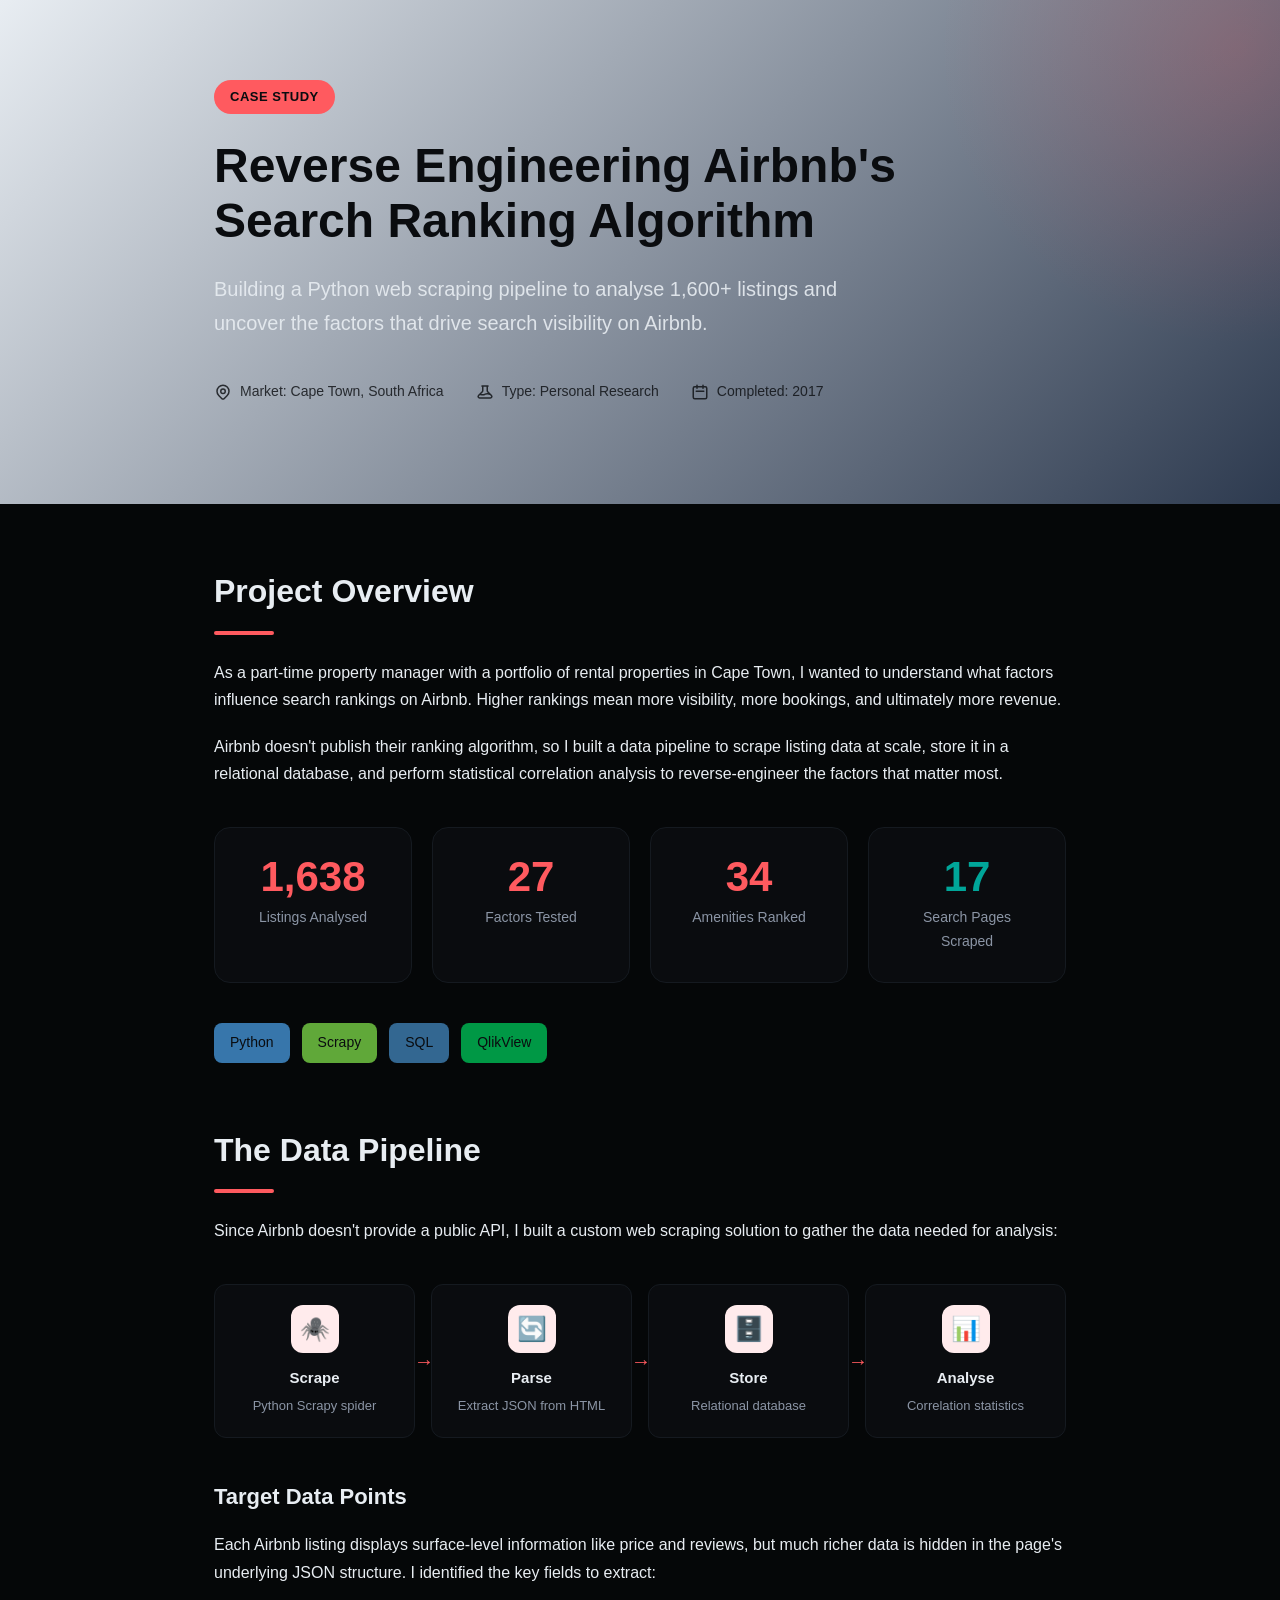
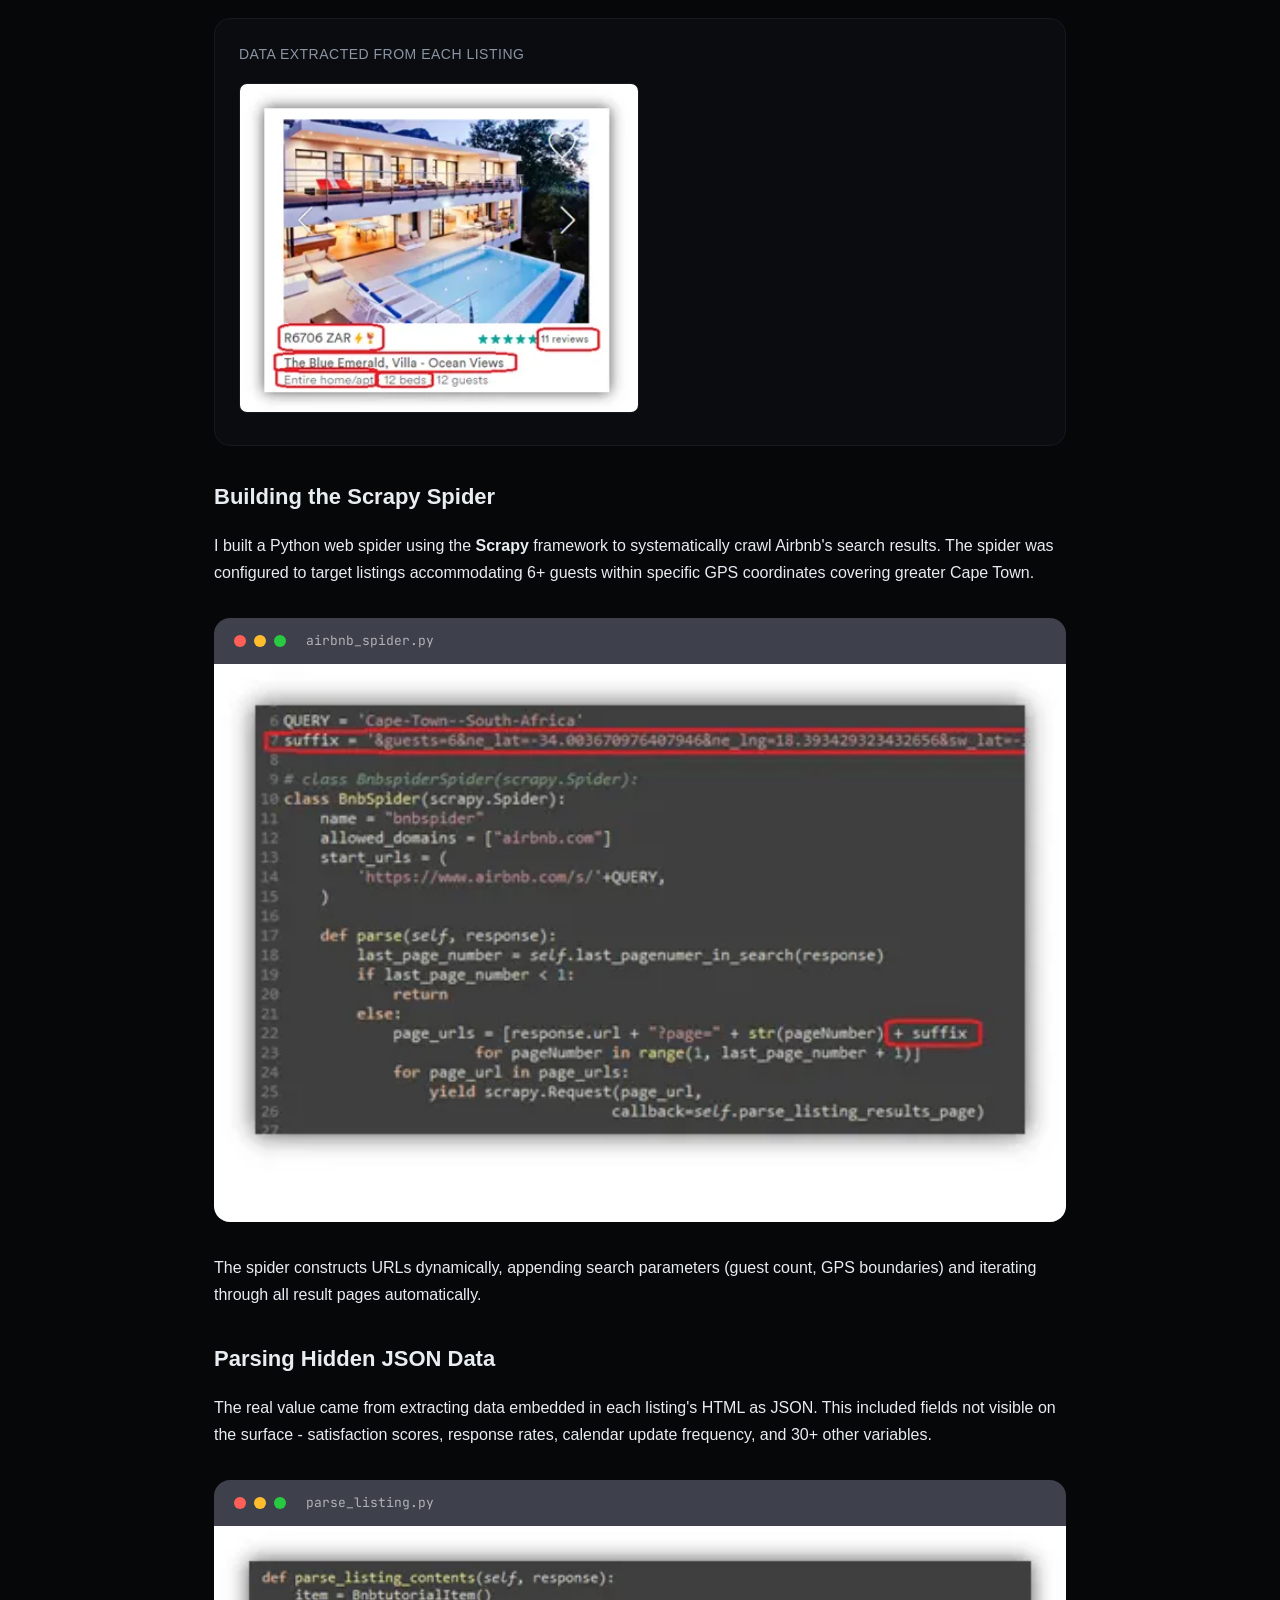
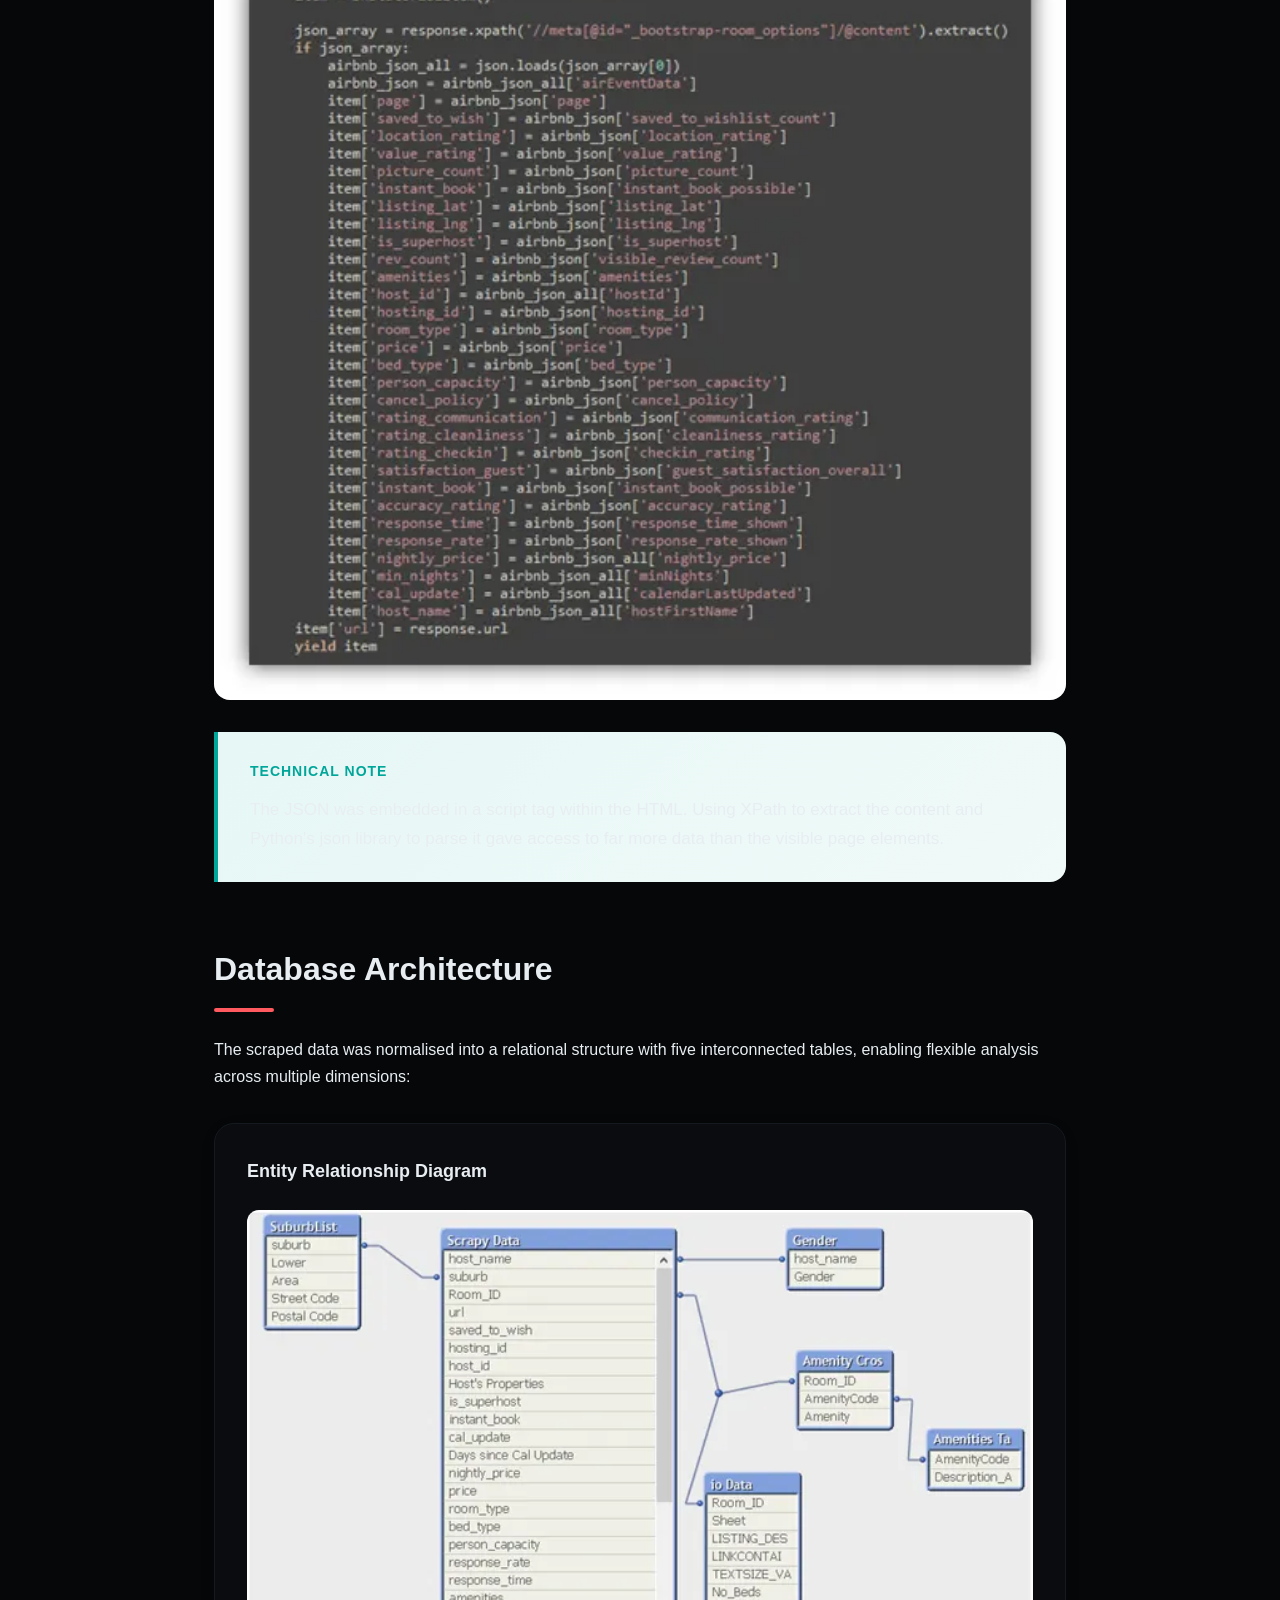
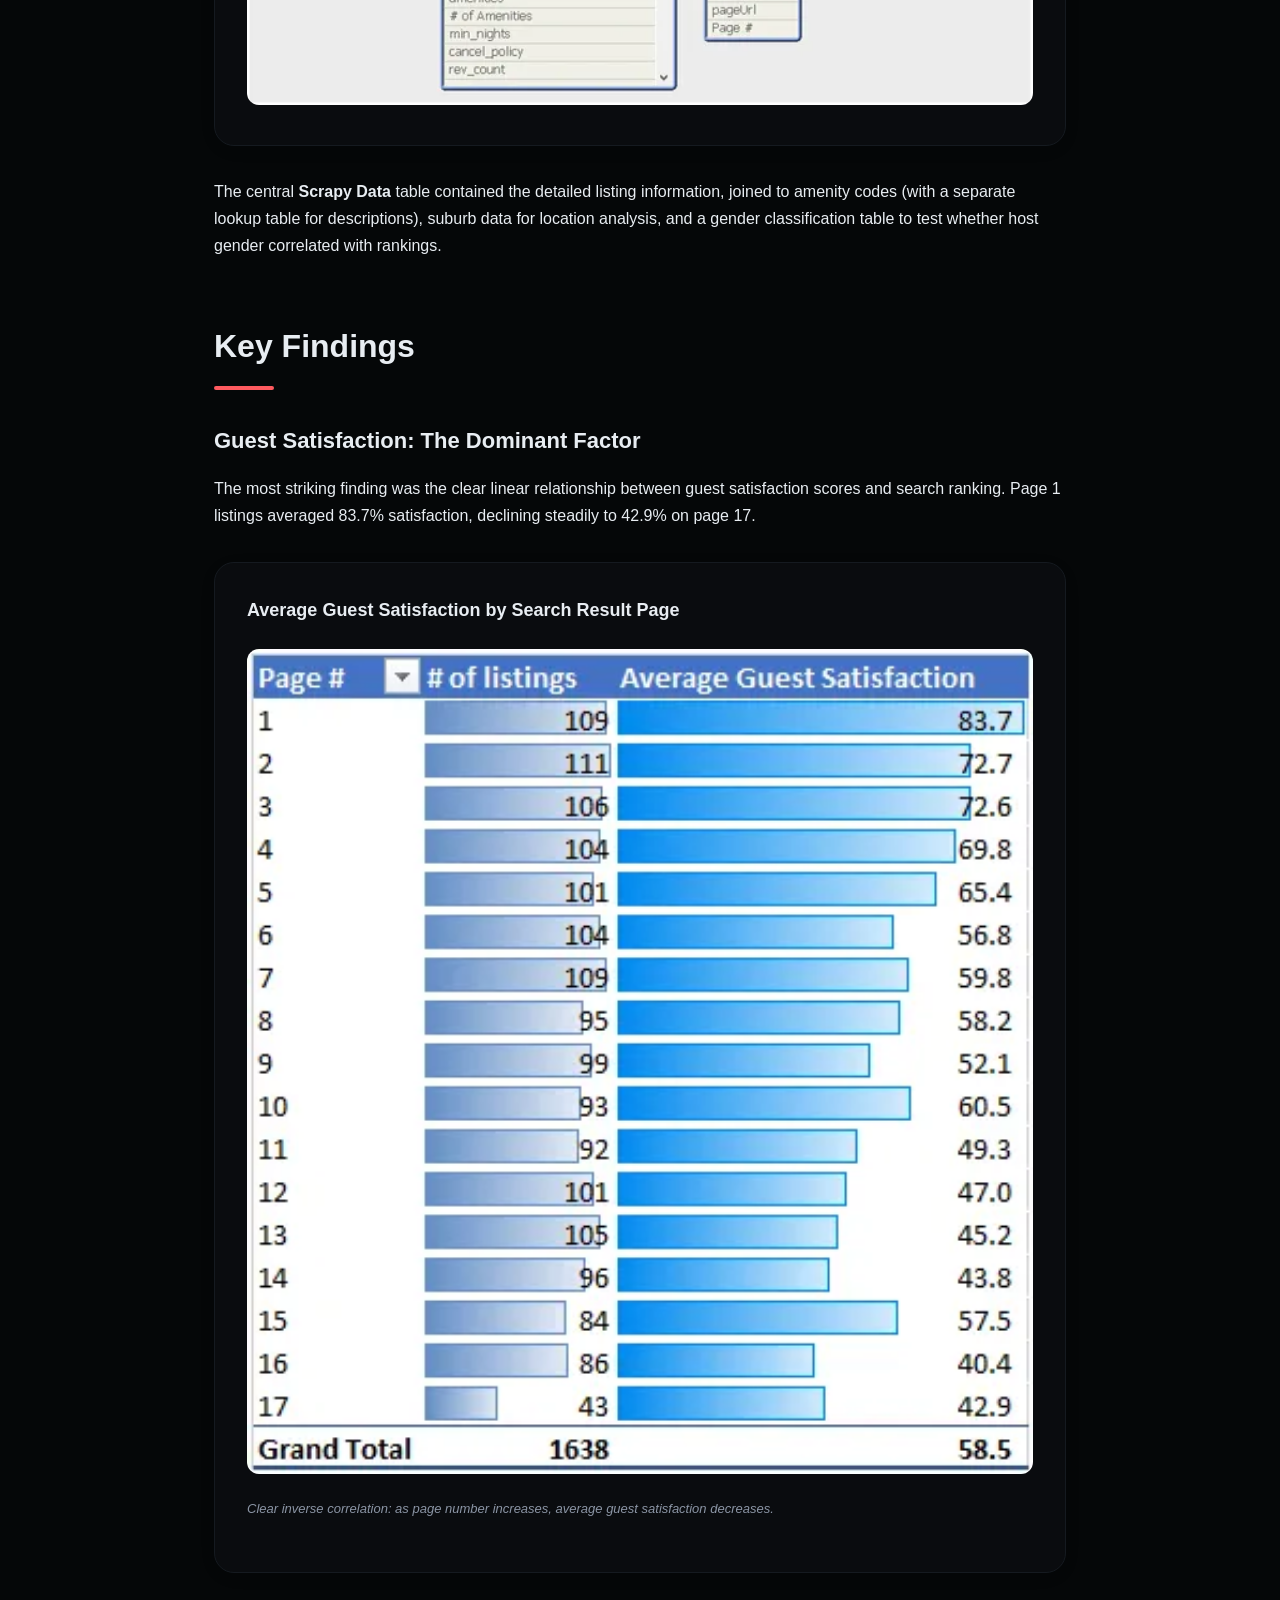
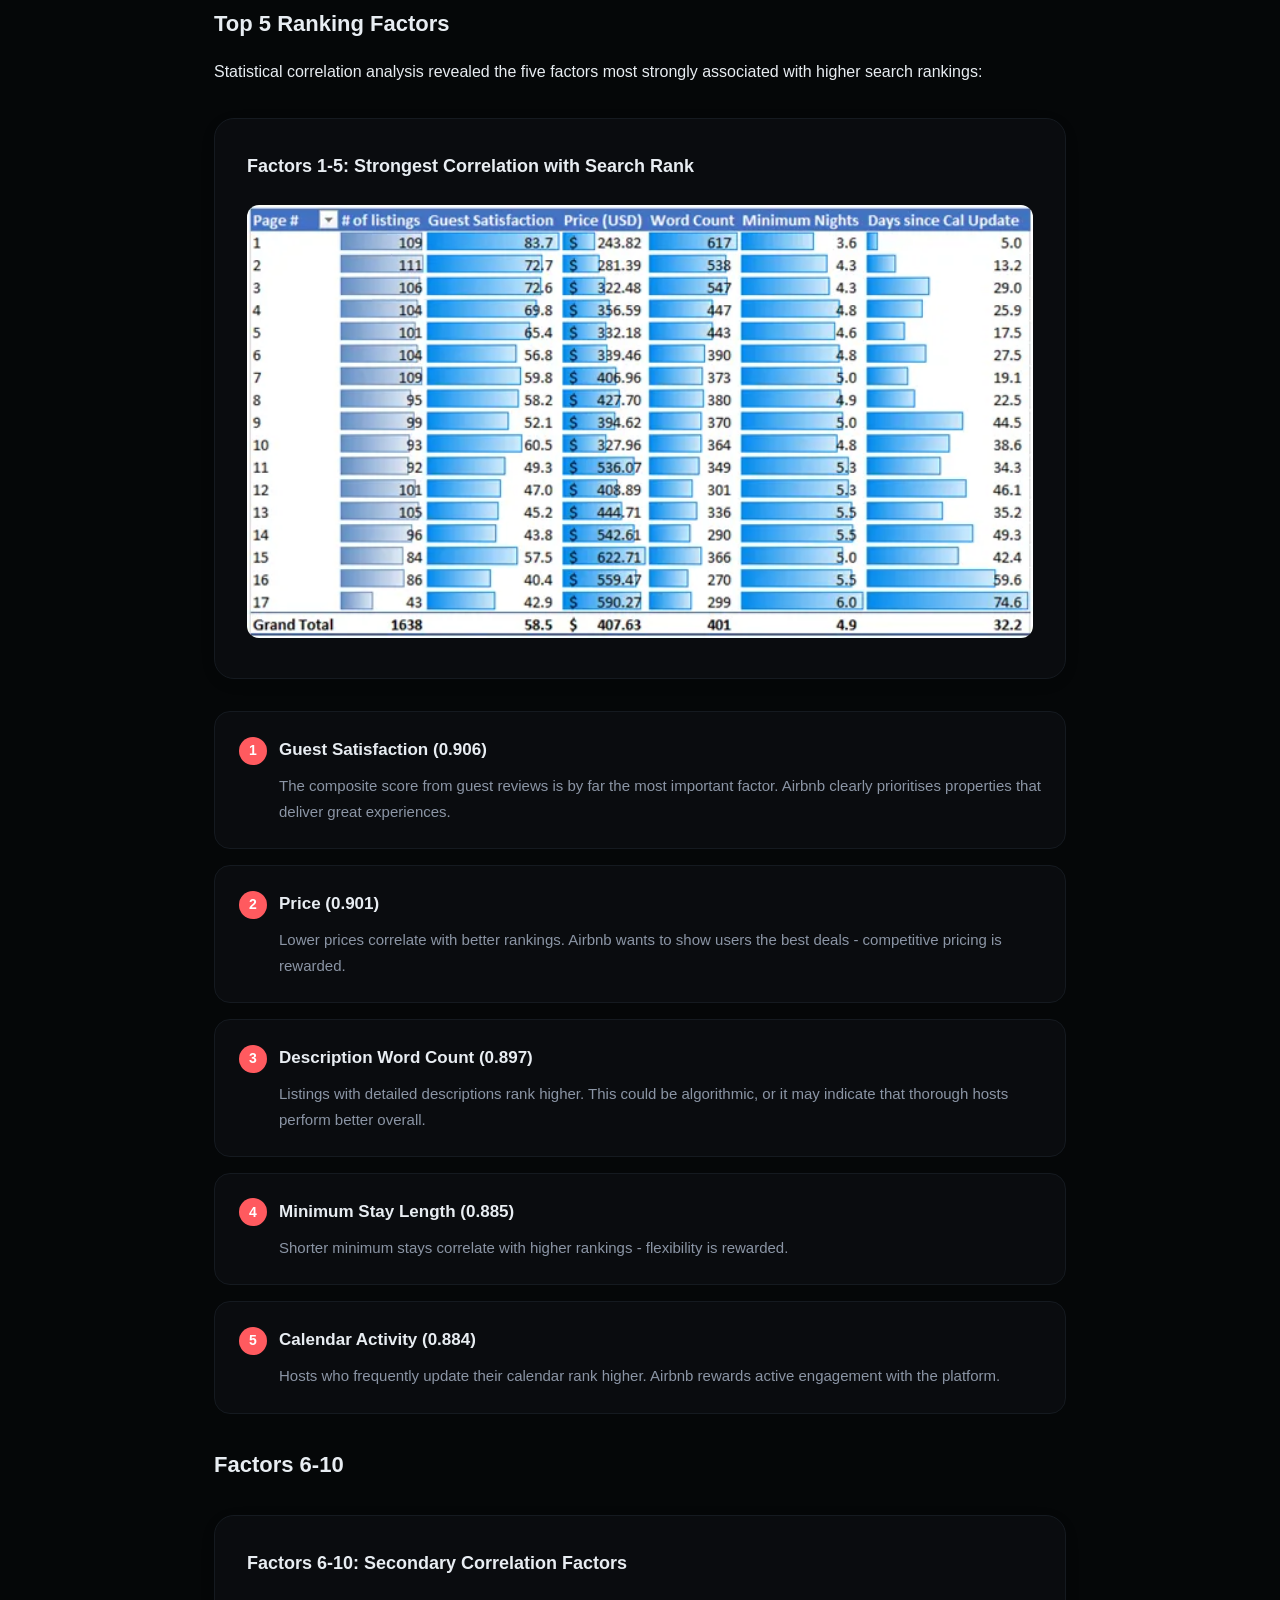
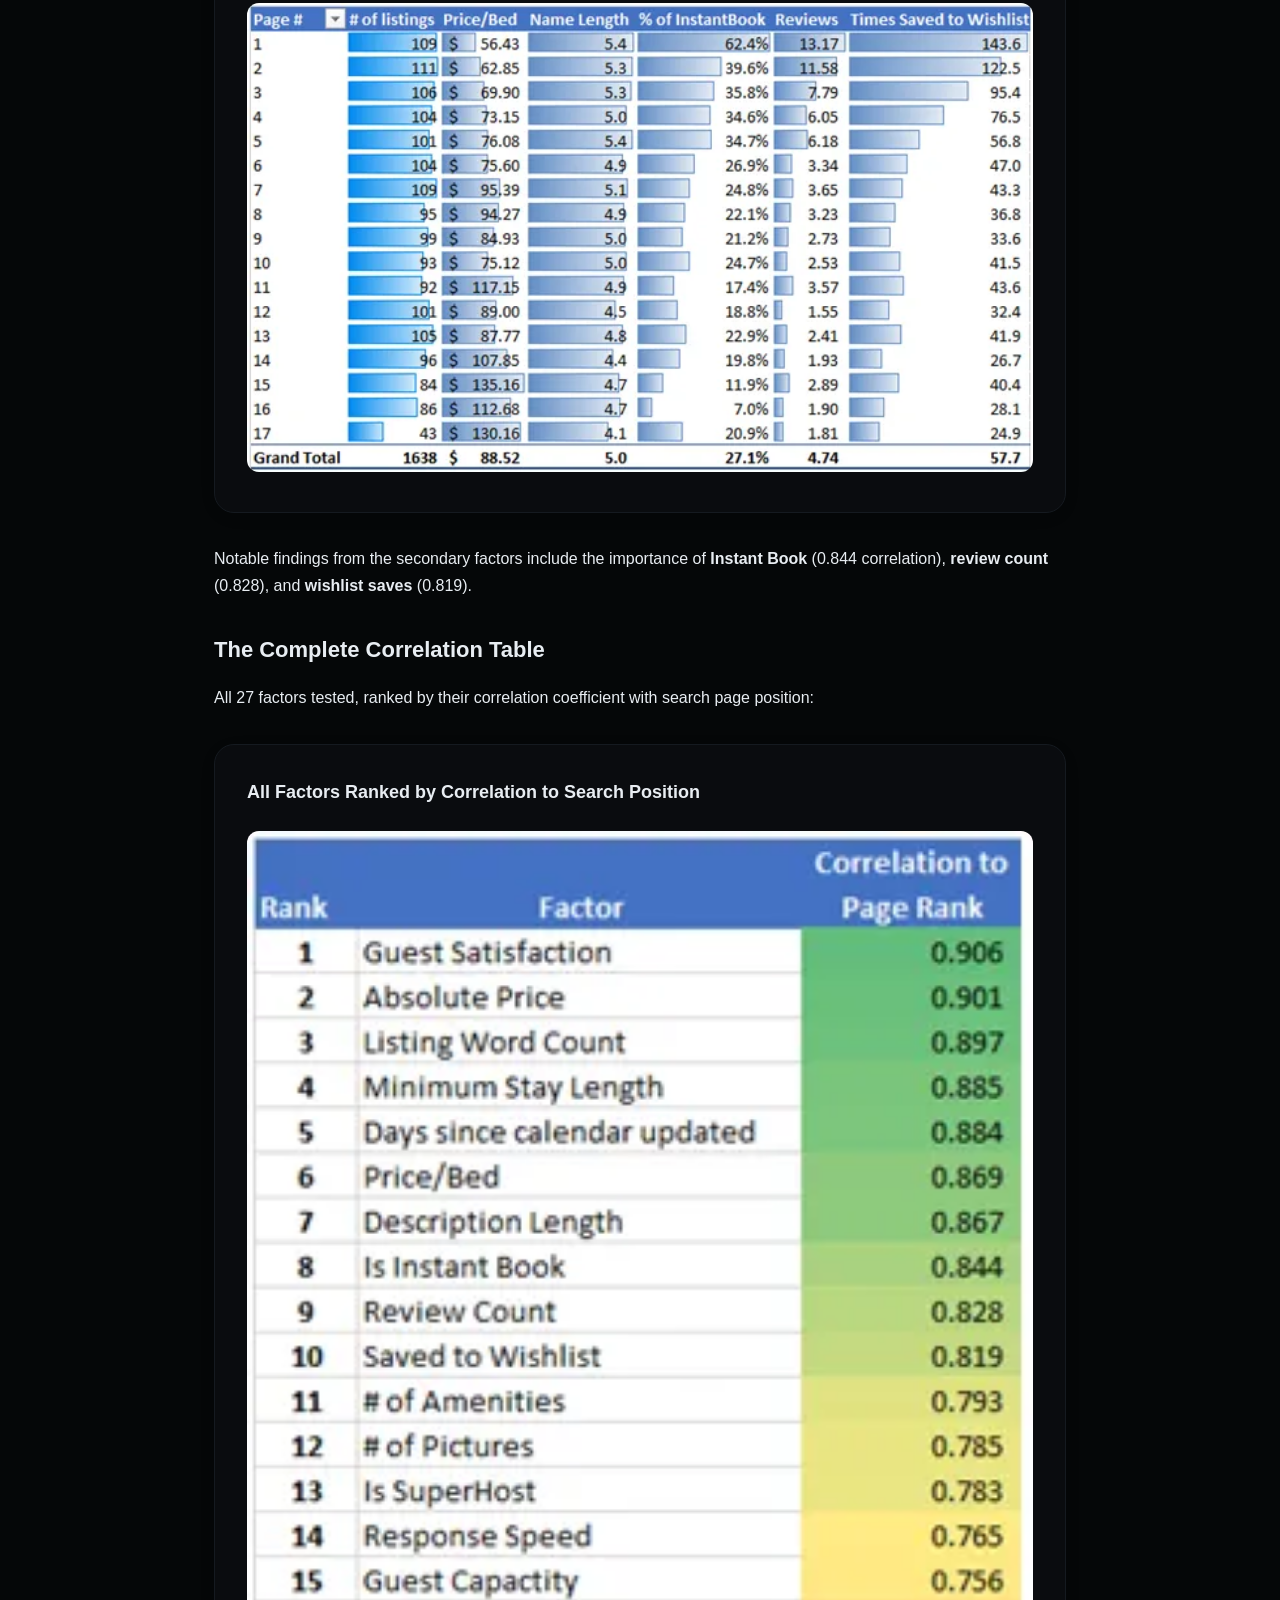
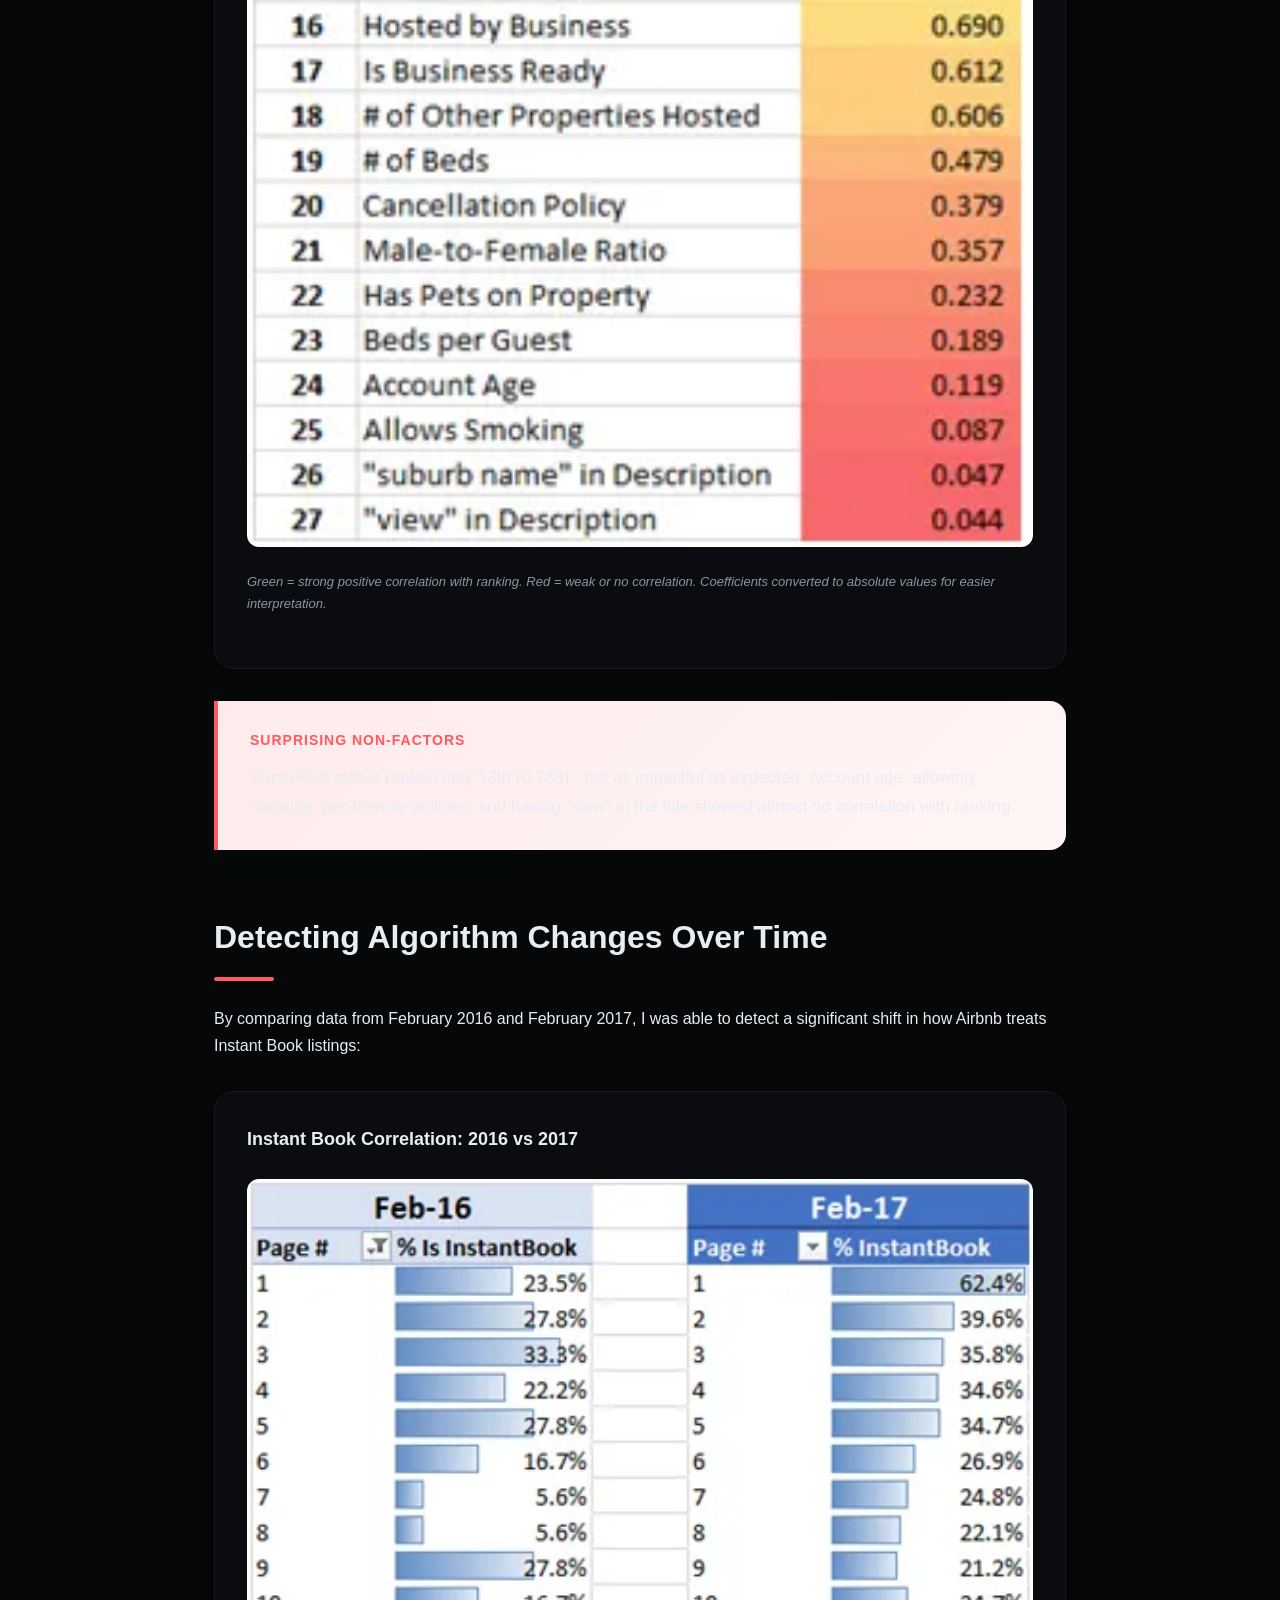
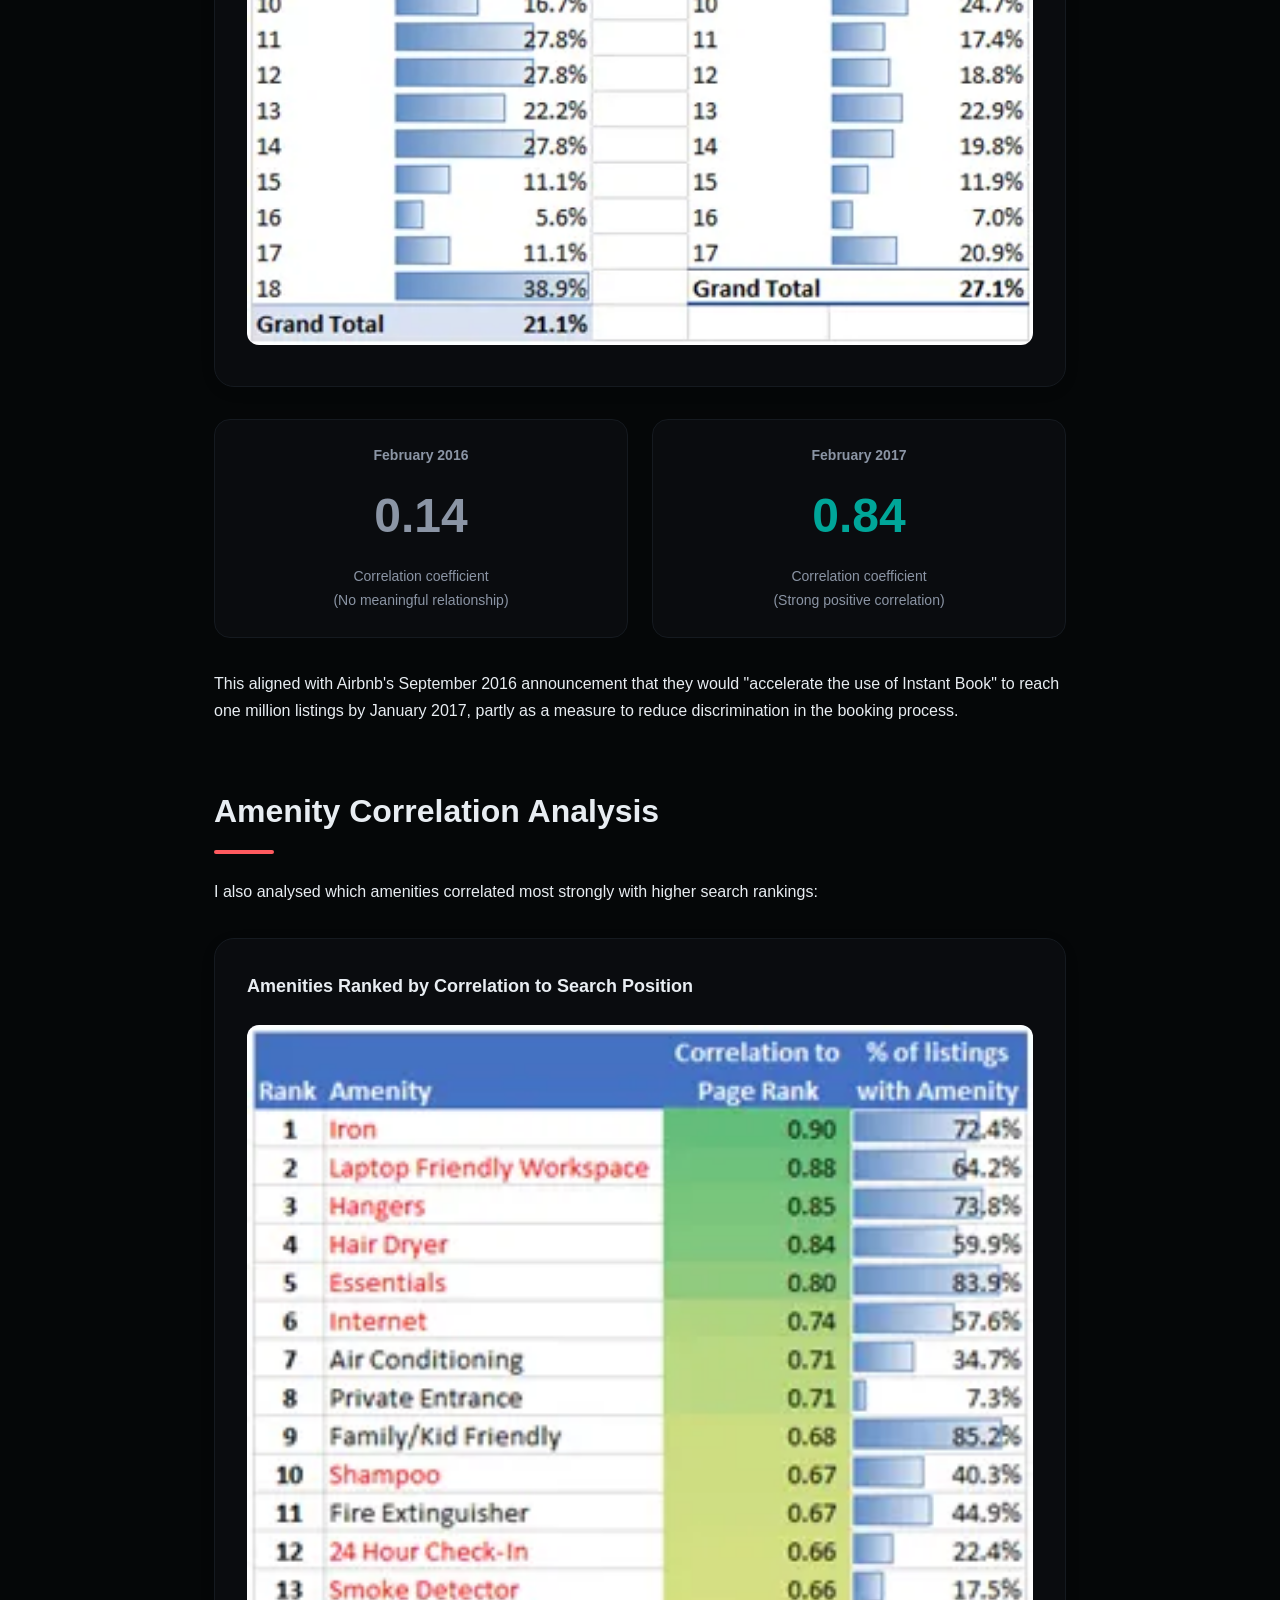
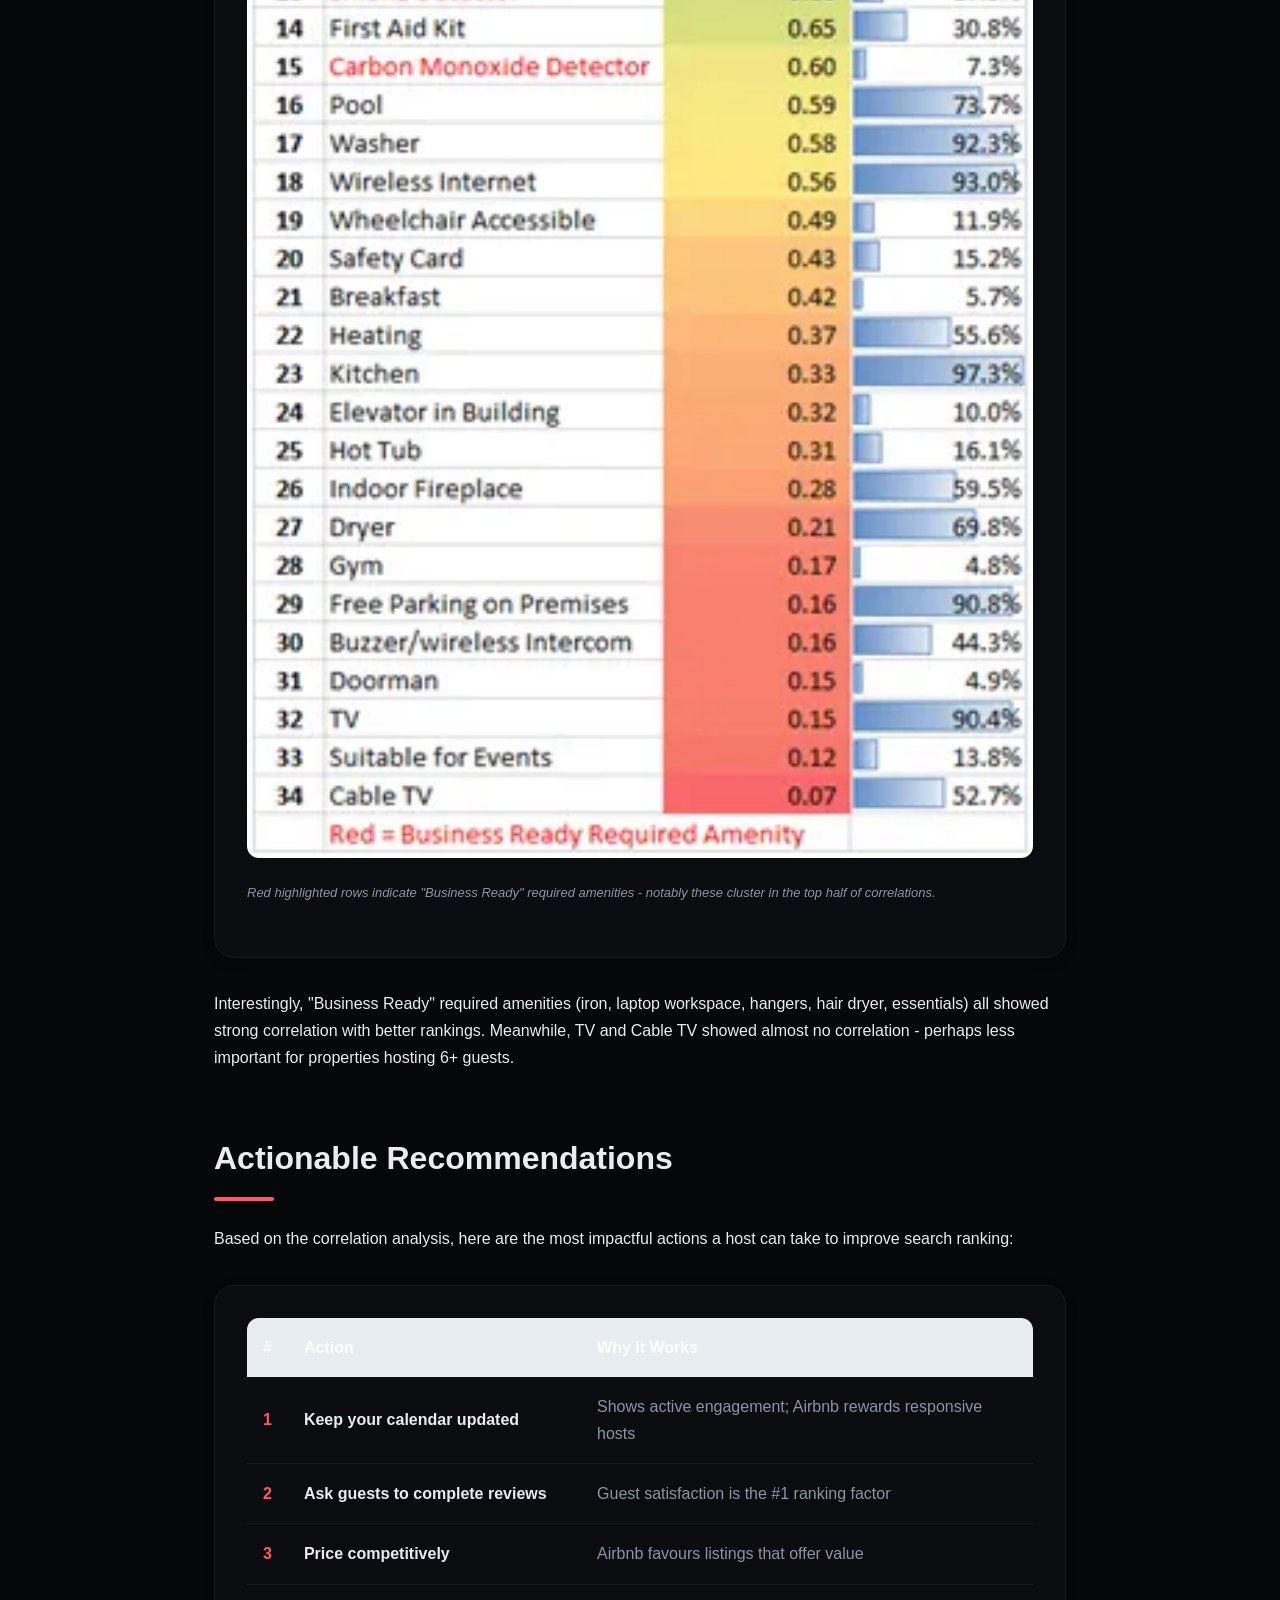
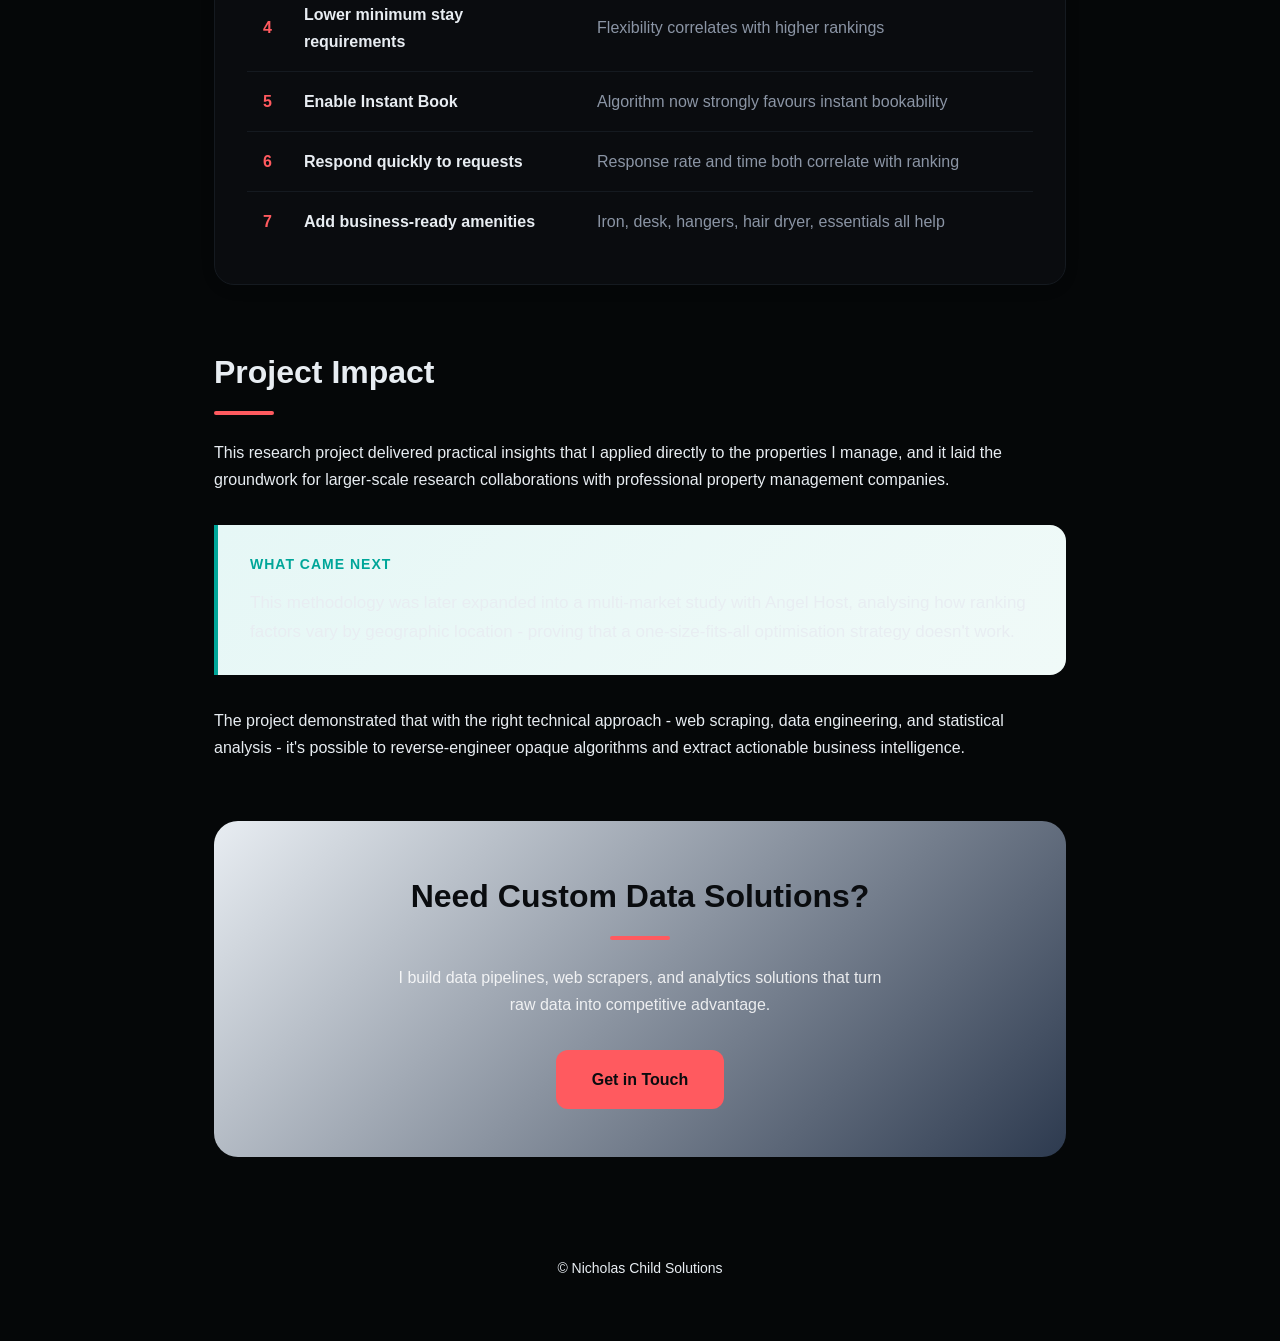
==== commit 304ca5af: "Fix navigation, dark theme on case studies, update copyright, remove em-dashes - Add id='nav' to nav" ====
--- a/case-studies/airbnb hack/airbnb-algorithm-research.html
+++ b/case-studies/airbnb hack/airbnb-algorithm-research.html
@@ -3,20 +3,20 @@
 <head>
     <meta charset="UTF-8">
     <meta name="viewport" content="width=device-width, initial-scale=1.0">
-    <title>Reverse Engineering Airbnb's Search Ranking Algorithm | InfoQlik Case Study</title>
+    <title>Reverse Engineering Airbnb's Search Ranking Algorithm | Nicholas Child</title>
     <link href="https://fonts.googleapis.com/css2?family=DM+Sans:wght@400;500;600;700&family=Fraunces:wght@600;700&family=JetBrains+Mono:wght@400;500&display=swap" rel="stylesheet">
     <style>
         :root {
-            --primary: #1a1a2e;
+            --primary: #E8EDF2;
             --accent: #ff5a5f;
             --accent-light: #ffebec;
             --teal: #00a699;
             --teal-light: #e6f7f6;
-            --text: #2d3436;
-            --text-light: #636e72;
-            --bg: #fafafa;
-            --white: #ffffff;
-            --border: #e9ecef;
+            --text: #E8EDF2;
+            --text-light: #8B95A5;
+            --bg: #050708;
+            --white: #0a0c0f;
+            --border: #151a20;
             --code-bg: #282a36;
         }
 
@@ -27,7 +27,7 @@
         }
 
         body {
-            font-family: 'DM Sans', sans-serif;
+            font-family: 'Inter', sans-serif;
             background: var(--bg);
             color: var(--text);
             line-height: 1.7;
@@ -78,7 +78,7 @@
         }
 
         h1 {
-            font-family: 'Fraunces', serif;
+            font-family: 'Inter', sans-serif;
             font-size: 48px;
             font-weight: 700;
             line-height: 1.15;
@@ -121,7 +121,7 @@
         }
 
         h2 {
-            font-family: 'Fraunces', serif;
+            font-family: 'Inter', sans-serif;
             font-size: 32px;
             font-weight: 600;
             color: var(--primary);
@@ -190,7 +190,7 @@
         }
 
         .stat-number {
-            font-family: 'Fraunces', serif;
+            font-family: 'Inter', sans-serif;
             font-size: 42px;
             font-weight: 700;
             color: var(--accent);
@@ -477,7 +477,7 @@
         }
 
         .comparison-value {
-            font-family: 'Fraunces', serif;
+            font-family: 'Inter', sans-serif;
             font-size: 48px;
             font-weight: 700;
             margin-bottom: 8px;
@@ -703,7 +703,7 @@
                 <p>The spider constructs URLs dynamically, appending search parameters (guest count, GPS boundaries) and iterating through all result pages automatically.</p>
 
                 <h3>Parsing Hidden JSON Data</h3>
-                <p>The real value came from extracting data embedded in each listing's HTML as JSON. This included fields not visible on the surface — satisfaction scores, response rates, calendar update frequency, and 30+ other variables.</p>
+                <p>The real value came from extracting data embedded in each listing's HTML as JSON. This included fields not visible on the surface - satisfaction scores, response rates, calendar update frequency, and 30+ other variables.</p>
 
                 <div class="code-container">
                     <div class="code-header">
@@ -762,7 +762,7 @@
 
                 <div class="finding-card">
                     <h4><span class="finding-rank">2</span> Price (0.901)</h4>
-                    <p>Lower prices correlate with better rankings. Airbnb wants to show users the best deals — competitive pricing is rewarded.</p>
+                    <p>Lower prices correlate with better rankings. Airbnb wants to show users the best deals - competitive pricing is rewarded.</p>
                 </div>
 
                 <div class="finding-card">
@@ -772,7 +772,7 @@
 
                 <div class="finding-card">
                     <h4><span class="finding-rank">4</span> Minimum Stay Length (0.885)</h4>
-                    <p>Shorter minimum stays correlate with higher rankings — flexibility is rewarded.</p>
+                    <p>Shorter minimum stays correlate with higher rankings - flexibility is rewarded.</p>
                 </div>
 
                 <div class="finding-card">
@@ -800,7 +800,7 @@
 
                 <div class="insight-box">
                     <h4>Surprising Non-Factors</h4>
-                    <p>SuperHost status ranked only 13th (0.783) — not as impactful as expected. Account age, allowing smoking, pet-friendly policies, and having "view" in the title showed almost no correlation with ranking.</p>
+                    <p>SuperHost status ranked only 13th (0.783) - not as impactful as expected. Account age, allowing smoking, pet-friendly policies, and having "view" in the title showed almost no correlation with ranking.</p>
                 </div>
             </section>
 
@@ -838,10 +838,10 @@
                 <div class="chart-container">
                     <div class="chart-title">Amenities Ranked by Correlation to Search Position</div>
                     <img src="correlation.webp" alt="Table showing 34 amenities ranked by correlation, with Iron, Laptop Workspace, and Hangers at the top" class="data-image">
-                    <p class="image-caption">Red highlighted rows indicate "Business Ready" required amenities — notably these cluster in the top half of correlations.</p>
-                </div>
-
-                <p>Interestingly, "Business Ready" required amenities (iron, laptop workspace, hangers, hair dryer, essentials) all showed strong correlation with better rankings. Meanwhile, TV and Cable TV showed almost no correlation — perhaps less important for properties hosting 6+ guests.</p>
+                    <p class="image-caption">Red highlighted rows indicate "Business Ready" required amenities - notably these cluster in the top half of correlations.</p>
+                </div>
+
+                <p>Interestingly, "Business Ready" required amenities (iron, laptop workspace, hangers, hair dryer, essentials) all showed strong correlation with better rankings. Meanwhile, TV and Cable TV showed almost no correlation - perhaps less important for properties hosting 6+ guests.</p>
             </section>
 
             <!-- Conclusions -->
@@ -906,24 +906,24 @@
 
                 <div class="insight-box teal">
                     <h4>What Came Next</h4>
-                    <p>This methodology was later expanded into a multi-market study with Angel Host, analysing how ranking factors vary by geographic location — proving that a one-size-fits-all optimisation strategy doesn't work.</p>
-                </div>
-
-                <p>The project demonstrated that with the right technical approach — web scraping, data engineering, and statistical analysis — it's possible to reverse-engineer opaque algorithms and extract actionable business intelligence.</p>
+                    <p>This methodology was later expanded into a multi-market study with Angel Host, analysing how ranking factors vary by geographic location - proving that a one-size-fits-all optimisation strategy doesn't work.</p>
+                </div>
+
+                <p>The project demonstrated that with the right technical approach - web scraping, data engineering, and statistical analysis - it's possible to reverse-engineer opaque algorithms and extract actionable business intelligence.</p>
             </section>
 
             <!-- CTA -->
             <div class="cta-section">
                 <h2>Need Custom Data Solutions?</h2>
                 <p>I build data pipelines, web scrapers, and analytics solutions that turn raw data into competitive advantage.</p>
-                <a href="mailto:nick@infoqlik.com" class="cta-button">Get in Touch</a>
+                <a href="mailto:nick@nickchild.info" class="cta-button">Get in Touch</a>
             </div>
         </div>
     </main>
 
     <footer>
         <div class="container">
-            <p>&copy; InfoQlik | Data & Analytics Consulting</p>
+            <p>&copy; Nicholas Child Solutions</p>
         </div>
     </footer>
 </body>
